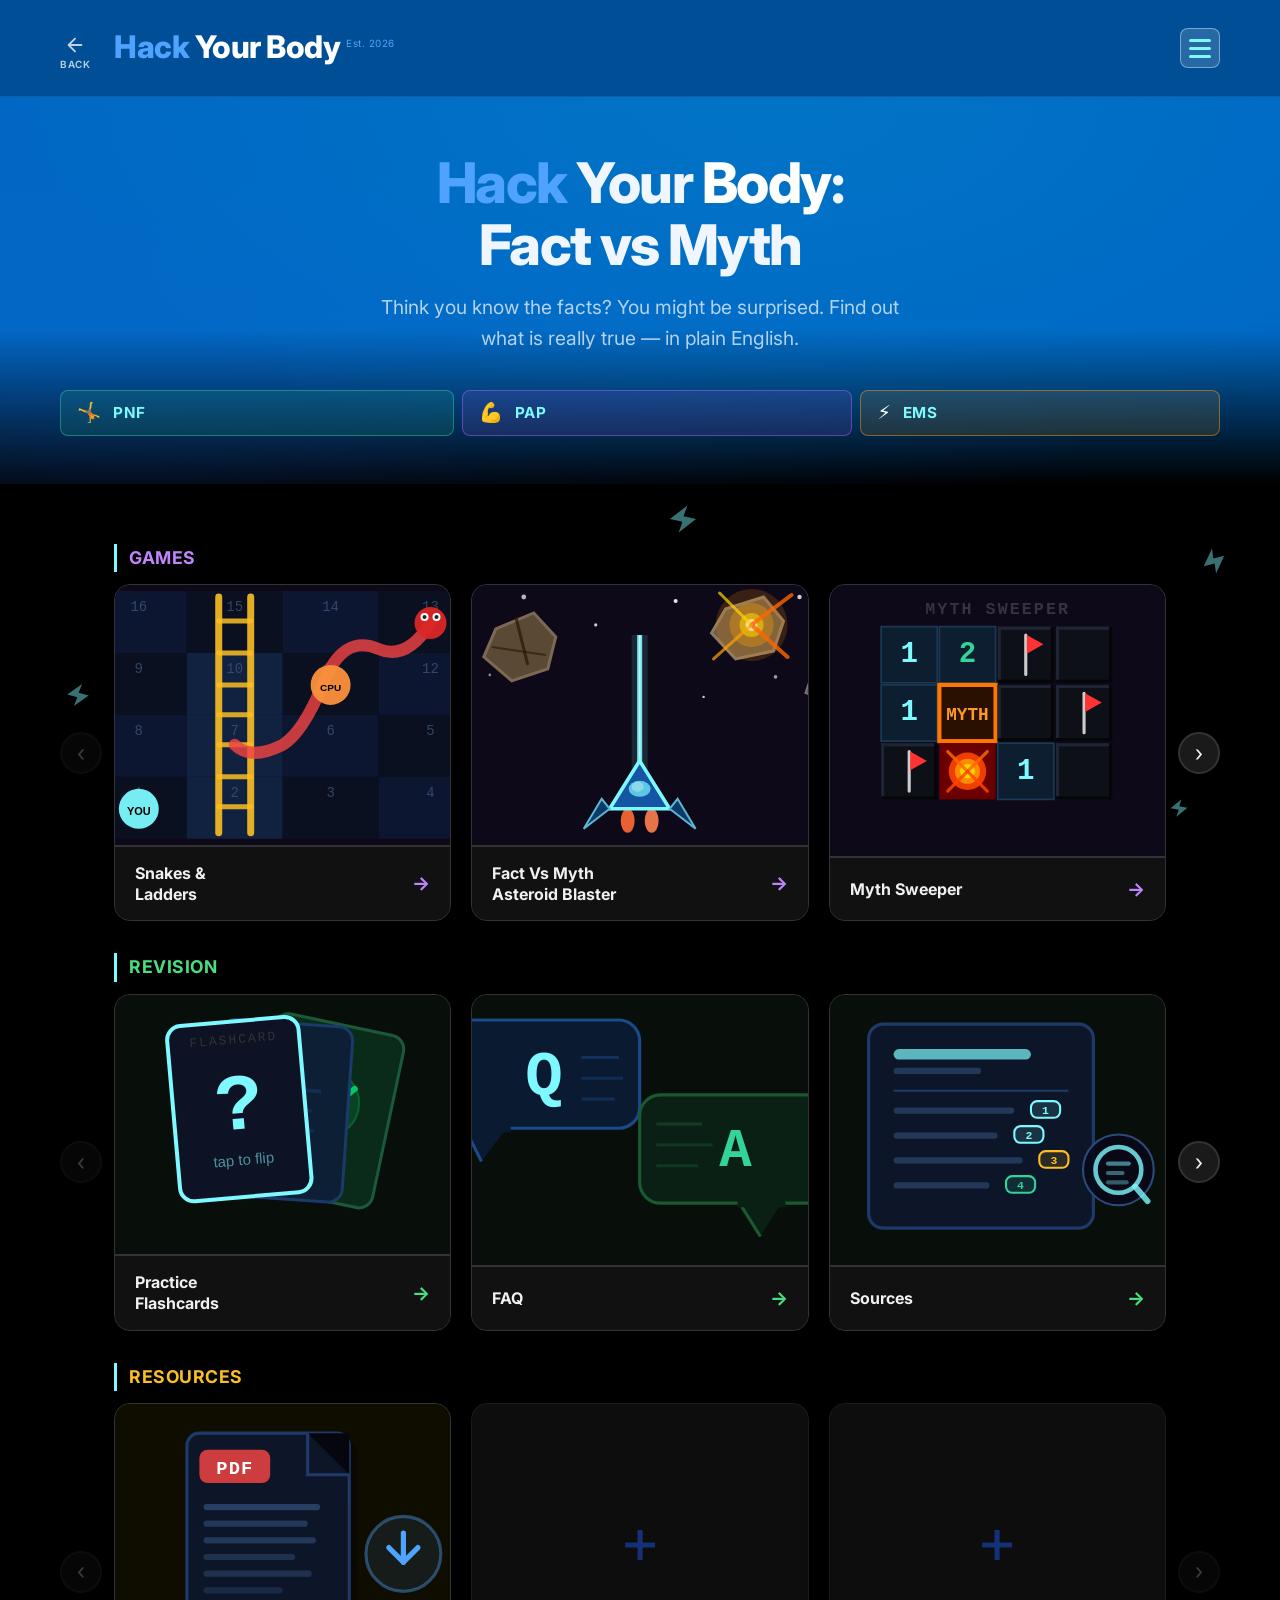
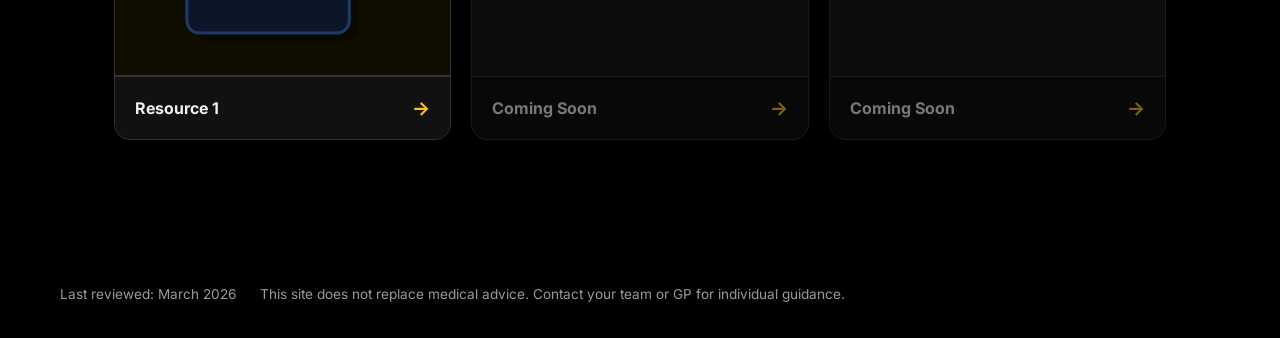
==== index.html @ 7ed10d38 "Redesign Whack-a-Myth with mole characters; add per-carousel theme colours - whack.html: moles pop o" ====
<!DOCTYPE html>
<html lang="en">
<head>
  <meta charset="UTF-8" />
  <meta name="viewport" content="width=device-width, initial-scale=1.0" />
  <title>Hack Your Body: Fact vs Myth</title>
  <meta name="description" content="Evidence-based myths, busted. Know the facts — join your programme with confidence." />
  <link rel="stylesheet" href="css/style.css" />
</head>
<body>

  <!-- Background bolts -->
  <div class="bolt-layer" aria-hidden="true">
    <svg class="bolt bolt-1" viewBox="0 0 24 24"><path d="M13 2L3 14h9l-1 8 10-12h-9l1-8z"/></svg>
    <svg class="bolt bolt-2" viewBox="0 0 24 24"><path d="M13 2L3 14h9l-1 8 10-12h-9l1-8z"/></svg>
    <svg class="bolt bolt-3" viewBox="0 0 24 24"><path d="M13 2L3 14h9l-1 8 10-12h-9l1-8z"/></svg>
    <svg class="bolt bolt-4" viewBox="0 0 24 24"><path d="M13 2L3 14h9l-1 8 10-12h-9l1-8z"/></svg>
    <svg class="bolt bolt-5" viewBox="0 0 24 24"><path d="M13 2L3 14h9l-1 8 10-12h-9l1-8z"/></svg>
    <svg class="bolt bolt-6" viewBox="0 0 24 24"><path d="M13 2L3 14h9l-1 8 10-12h-9l1-8z"/></svg>
    <svg class="bolt bolt-7" viewBox="0 0 24 24"><path d="M13 2L3 14h9l-1 8 10-12h-9l1-8z"/></svg>
    <svg class="bolt bolt-8" viewBox="0 0 24 24"><path d="M13 2L3 14h9l-1 8 10-12h-9l1-8z"/></svg>
    <svg class="bolt bolt-9" viewBox="0 0 24 24"><path d="M13 2L3 14h9l-1 8 10-12h-9l1-8z"/></svg>
  </div>

  <!-- Desktop header -->
  <header class="site-header">
    <div class="container">
      <button class="back-btn" onclick="history.back()" aria-label="Go back">
        <svg viewBox="0 0 24 24" fill="none" stroke="currentColor" stroke-width="2" stroke-linecap="round" stroke-linejoin="round" aria-hidden="true"><path d="M19 12H5M12 5l-7 7 7 7" stroke-linecap="round" stroke-linejoin="round"/></svg>
        Back
      </button>
      <a href="index.html" class="logo"><span>Hack</span> Your Body<span class="logo-est">Est. 2026</span></a>
    </div>
  </header>

  <!-- Hero -->
  <section class="hero">
    <canvas id="hero-binary" style="position:absolute;inset:0;width:100%;height:100%;z-index:0;pointer-events:none;" aria-hidden="true"></canvas>
    <div class="container" style="position:relative;z-index:1;">
      <h1><span class="hero-hack">Hack</span> Your <em>Body</em>:<br>Fact vs Myth</h1>
      <p class="hero-sub">
        Think you know the facts? You might be surprised.
        Find out what is really true — in plain English.
      </p>

      <div class="abbr-list">
        <div class="abbr-item">
          <div class="abbr-trigger">
            <span class="abbr-icon">🤸</span>
            <span class="abbr-tag">PNF</span>
          </div>
          <div class="abbr-body">
            <strong>Proprioceptive Neuromuscular Facilitation</strong> — Stretching technique using contract–relax muscle actions to increase flexibility and range of motion.
            <a href="pnf.html" class="abbr-more">Learn more &rarr;</a>
          </div>
        </div>
        <div class="abbr-item">
          <div class="abbr-trigger">
            <span class="abbr-icon">💪</span>
            <span class="abbr-tag">PAP</span>
          </div>
          <div class="abbr-body">
            <strong>Post-Activation Potentiation</strong> — Temporary performance boost after a heavy or explosive contraction due to increased neuromuscular activation.
            <a href="pap.html" class="abbr-more">Learn more &rarr;</a>
          </div>
        </div>
        <div class="abbr-item">
          <div class="abbr-trigger">
            <span class="abbr-icon">⚡</span>
            <span class="abbr-tag">EMS</span>
          </div>
          <div class="abbr-body">
            <strong>Electrical Muscle Stimulation</strong> — Electrical impulses applied to muscles to cause contractions for training, recovery, or rehabilitation.
            <a href="ems.html" class="abbr-more">Learn more &rarr;</a>
          </div>
        </div>
      </div>
      <p class="abbr-hint-mobile">Tap a card to expand</p>
    </div>
  </section>

  <!-- Navigation hub -->
  <main>
    <section class="nav-hub">
      <div class="container">
        <!-- Row 1 -->
        <h2 class="carousel-heading" style="color:#c084fc">Games</h2>
        <div class="carousel-row" data-carousel data-theme="games">
          <button class="carousel-btn carousel-prev" aria-label="Previous">&#8249;</button>
          <div class="carousel-overflow">
            <div class="carousel-track">

              <a href="snakes.html" class="nav-hub-card">
                <div class="nav-hub-img-placeholder">
                  <svg viewBox="0 0 200 130" xmlns="http://www.w3.org/2000/svg" width="100%" height="100%" preserveAspectRatio="xMidYMid slice" aria-hidden="true">
                    <rect width="200" height="130" fill="none"/>
                    <!-- 4×4 board grid (cells 48×31) -->
                    <rect x="4"   y="3"  width="48" height="31" fill="#0c1630"/>
                    <rect x="52"  y="3"  width="48" height="31" fill="#0a1020"/>
                    <rect x="100" y="3"  width="48" height="31" fill="#0c1630"/>
                    <rect x="148" y="3"  width="52" height="31" fill="#0a1020"/>
                    <rect x="4"   y="34" width="48" height="31" fill="#0a1020"/>
                    <rect x="52"  y="34" width="48" height="31" fill="#112240"/>
                    <rect x="100" y="34" width="48" height="31" fill="#0a1020"/>
                    <rect x="148" y="34" width="52" height="31" fill="#0c1630"/>
                    <rect x="4"   y="65" width="48" height="31" fill="#0c1630"/>
                    <rect x="52"  y="65" width="48" height="31" fill="#112240"/>
                    <rect x="100" y="65" width="48" height="31" fill="#0c1630"/>
                    <rect x="148" y="65" width="52" height="31" fill="#0a1020"/>
                    <rect x="4"   y="96" width="48" height="31" fill="#0a1020"/>
                    <rect x="52"  y="96" width="48" height="31" fill="#112240"/>
                    <rect x="100" y="96" width="48" height="31" fill="#0a1020"/>
                    <rect x="148" y="96" width="52" height="31" fill="#0c1630"/>
                    <!-- Cell numbers -->
                    <text x="28"  y="13"  text-anchor="middle" font-size="7" fill="rgba(90,120,170,0.5)" font-family="monospace">16</text>
                    <text x="76"  y="13"  text-anchor="middle" font-size="7" fill="rgba(90,120,170,0.5)" font-family="monospace">15</text>
                    <text x="124" y="13"  text-anchor="middle" font-size="7" fill="rgba(90,120,170,0.5)" font-family="monospace">14</text>
                    <text x="174" y="13"  text-anchor="middle" font-size="7" fill="rgba(90,120,170,0.5)" font-family="monospace">13</text>
                    <text x="28"  y="44"  text-anchor="middle" font-size="7" fill="rgba(90,120,170,0.5)" font-family="monospace">9</text>
                    <text x="76"  y="44"  text-anchor="middle" font-size="7" fill="rgba(90,120,170,0.45)" font-family="monospace">10</text>
                    <text x="124" y="44"  text-anchor="middle" font-size="7" fill="rgba(90,120,170,0.5)" font-family="monospace">11</text>
                    <text x="174" y="44"  text-anchor="middle" font-size="7" fill="rgba(90,120,170,0.5)" font-family="monospace">12</text>
                    <text x="28"  y="75"  text-anchor="middle" font-size="7" fill="rgba(90,120,170,0.5)" font-family="monospace">8</text>
                    <text x="76"  y="75"  text-anchor="middle" font-size="7" fill="rgba(90,120,170,0.45)" font-family="monospace">7</text>
                    <text x="124" y="75"  text-anchor="middle" font-size="7" fill="rgba(90,120,170,0.5)" font-family="monospace">6</text>
                    <text x="174" y="75"  text-anchor="middle" font-size="7" fill="rgba(90,120,170,0.5)" font-family="monospace">5</text>
                    <text x="28"  y="106" text-anchor="middle" font-size="7" fill="rgba(90,120,170,0.5)" font-family="monospace">1</text>
                    <text x="76"  y="106" text-anchor="middle" font-size="7" fill="rgba(90,120,170,0.45)" font-family="monospace">2</text>
                    <text x="124" y="106" text-anchor="middle" font-size="7" fill="rgba(90,120,170,0.5)" font-family="monospace">3</text>
                    <text x="174" y="106" text-anchor="middle" font-size="7" fill="rgba(90,120,170,0.5)" font-family="monospace">4</text>
                    <!-- Ladder in col 1 (x=52-100): vertical rails + rungs -->
                    <line x1="68" y1="6"   x2="68" y2="124" stroke="#fbbf24" stroke-width="3.5" stroke-linecap="round" opacity="0.9"/>
                    <line x1="84" y1="6"   x2="84" y2="124" stroke="#fbbf24" stroke-width="3.5" stroke-linecap="round" opacity="0.9"/>
                    <line x1="68" y1="18"  x2="84" y2="18"  stroke="#fbbf24" stroke-width="2.5" stroke-linecap="round" opacity="0.85"/>
                    <line x1="68" y1="34"  x2="84" y2="34"  stroke="#fbbf24" stroke-width="2.5" stroke-linecap="round" opacity="0.85"/>
                    <line x1="68" y1="50"  x2="84" y2="50"  stroke="#fbbf24" stroke-width="2.5" stroke-linecap="round" opacity="0.85"/>
                    <line x1="68" y1="65"  x2="84" y2="65"  stroke="#fbbf24" stroke-width="2.5" stroke-linecap="round" opacity="0.85"/>
                    <line x1="68" y1="80"  x2="84" y2="80"  stroke="#fbbf24" stroke-width="2.5" stroke-linecap="round" opacity="0.85"/>
                    <line x1="68" y1="96"  x2="84" y2="96"  stroke="#fbbf24" stroke-width="2.5" stroke-linecap="round" opacity="0.85"/>
                    <line x1="68" y1="111" x2="84" y2="111" stroke="#fbbf24" stroke-width="2.5" stroke-linecap="round" opacity="0.85"/>
                    <!-- Snake diagonal top-right to bottom-left -->
                    <path d="M174,19 Q162,38 148,32 Q130,24 120,50 Q110,74 100,80 Q84,88 76,80" fill="none" stroke="#ef4444" stroke-width="6" stroke-linecap="round" stroke-linejoin="round" opacity="0.82"/>
                    <!-- Snake head -->
                    <circle cx="174" cy="19" r="8" fill="#dc2626" opacity="0.95"/>
                    <circle cx="171" cy="16" r="2" fill="#fff"/>
                    <circle cx="177" cy="16" r="2" fill="#fff"/>
                    <circle cx="171" cy="16" r="1" fill="#222"/>
                    <circle cx="177" cy="16" r="1" fill="#222"/>
                    <!-- YOU piece -->
                    <circle cx="28" cy="112" r="10" fill="#7DF9FF" opacity="0.95"/>
                    <text x="28" y="115" text-anchor="middle" font-size="5.5" fill="#000" font-weight="700" font-family="sans-serif">YOU</text>
                    <!-- CPU piece -->
                    <circle cx="124" cy="50" r="10" fill="#fb923c" opacity="0.95"/>
                    <text x="124" y="53" text-anchor="middle" font-size="5" fill="#000" font-weight="700" font-family="sans-serif">CPU</text>
                  </svg>
                </div>
                <div class="nav-hub-label">
                  <span class="nav-hub-title">Snakes &amp;<br>Ladders</span>
                  <span class="nav-hub-arrow">→</span>
                </div>
              </a>

              <a href="game.html" class="nav-hub-card">
                <div class="nav-hub-img-placeholder">
                  <svg viewBox="0 0 200 130" xmlns="http://www.w3.org/2000/svg" width="100%" height="100%" preserveAspectRatio="xMidYMid slice" aria-hidden="true">
                    <rect width="200" height="130" fill="none"/>
                    <circle cx="12" cy="10" r="0.9" fill="#fff" opacity="0.9"/><circle cx="42" cy="6" r="1.2" fill="#fff" opacity="0.7"/>
                    <circle cx="78" cy="20" r="0.8" fill="#fff" opacity="0.8"/><circle cx="118" cy="8" r="1" fill="#fff" opacity="0.9"/>
                    <circle cx="152" cy="14" r="0.7" fill="#fff" opacity="0.6"/><circle cx="180" cy="6" r="1.1" fill="#fff" opacity="0.8"/>
                    <circle cx="25" cy="45" r="0.7" fill="#fff" opacity="0.5"/><circle cx="168" cy="46" r="0.9" fill="#fff" opacity="0.6"/>
                    <circle cx="132" cy="56" r="0.6" fill="#fff" opacity="0.8"/><circle cx="55" cy="30" r="0.7" fill="#fff" opacity="0.6"/>
                    <circle cx="192" cy="55" r="0.8" fill="#fff" opacity="0.6"/><circle cx="10" cy="72" r="0.6" fill="#fff" opacity="0.5"/>
                    <polygon points="28,22 47,14 58,26 54,42 36,48 22,36" fill="#5a4a35" stroke="#7a6a55" stroke-width="1.5"/>
                    <line x1="38" y1="16" x2="44" y2="40" stroke="#2a1500" stroke-width="1.5" opacity="0.7"/>
                    <line x1="26" y1="31" x2="53" y2="35" stroke="#2a1500" stroke-width="1" opacity="0.6"/>
                    <polygon points="143,12 162,6 172,18 167,33 148,37 136,24" fill="#6a5a45" stroke="#8a7a65" stroke-width="1.5"/>
                    <circle cx="156" cy="20" r="18" fill="#FF8C00" opacity="0.18"/><circle cx="156" cy="20" r="11" fill="#FFA500" opacity="0.32"/>
                    <circle cx="156" cy="20" r="6" fill="#FFD700" opacity="0.55"/><circle cx="156" cy="20" r="3" fill="#fff" opacity="0.6"/>
                    <line x1="156" y1="20" x2="176" y2="5" stroke="#FF6600" stroke-width="2" opacity="0.8" stroke-linecap="round"/>
                    <line x1="156" y1="20" x2="140" y2="4" stroke="#FFD700" stroke-width="1.5" opacity="0.7" stroke-linecap="round"/>
                    <line x1="156" y1="20" x2="174" y2="36" stroke="#FF6600" stroke-width="2" opacity="0.8" stroke-linecap="round"/>
                    <line x1="156" y1="20" x2="137" y2="37" stroke="#FFA500" stroke-width="1.5" opacity="0.7" stroke-linecap="round"/>
                    <polygon points="185,48 192,43 196,51 190,57 183,54" fill="#5a5055" stroke="#7a7075" stroke-width="1"/>
                    <line x1="100" y1="108" x2="100" y2="25" stroke="#7DF9FF" stroke-width="8" opacity="0.12"/>
                    <line x1="100" y1="108" x2="100" y2="25" stroke="#7DF9FF" stroke-width="2.5" opacity="0.9"/>
                    <line x1="100" y1="108" x2="100" y2="25" stroke="#fff" stroke-width="0.8" opacity="0.5"/>
                    <ellipse cx="94" cy="118" rx="3.5" ry="6" fill="#FF6B35" opacity="0.9"/>
                    <ellipse cx="106" cy="118" rx="3.5" ry="6" fill="#FF8050" opacity="0.9"/>
                    <polygon points="100,88 85,112 115,112" fill="#1455a4" stroke="#7DF9FF" stroke-width="1.8"/>
                    <polygon points="85,112 72,122 81,107" fill="#0d3a6a" stroke="#5ab8d4" stroke-width="1"/>
                    <polygon points="115,112 128,122 119,107" fill="#0d3a6a" stroke="#5ab8d4" stroke-width="1"/>
                    <ellipse cx="100" cy="102" rx="5.5" ry="4" fill="#7DF9FF" opacity="0.7"/>
                    <ellipse cx="99" cy="101" rx="3" ry="2.5" fill="#fff" opacity="0.3"/>
                  </svg>
                </div>
                <div class="nav-hub-label">
                  <span class="nav-hub-title">Fact Vs Myth<br>Asteroid Blaster</span>
                  <span class="nav-hub-arrow">→</span>
                </div>
              </a>

              <a href="minesweeper.html" class="nav-hub-card">
                <div class="nav-hub-img-placeholder">
                  <svg viewBox="0 0 200 130" xmlns="http://www.w3.org/2000/svg" width="100%" height="100%" preserveAspectRatio="xMidYMid slice" aria-hidden="true">
                    <rect width="200" height="130" fill="none"/>
                    <text x="100" y="14" text-anchor="middle" font-size="8" font-weight="700" fill="#334" font-family="monospace" letter-spacing="1">MYTH SWEEPER</text>
                    <!-- Row 0: R1, R2, Flag, Unrevealed -->
                    <rect x="44" y="20" width="27" height="27" fill="#0d1e30" stroke="#1a3a55" stroke-width="0.8"/>
                    <text x="57.5" y="37" text-anchor="middle" font-size="14" font-weight="700" fill="#7DF9FF" font-family="monospace">1</text>
                    <rect x="72" y="20" width="27" height="27" fill="#0d1e30" stroke="#1a3a55" stroke-width="0.8"/>
                    <text x="85.5" y="37" text-anchor="middle" font-size="14" font-weight="700" fill="#34d399" font-family="monospace">2</text>
                    <rect x="100" y="20" width="27" height="27" fill="#0e1018"/>
                    <rect x="100" y="20" width="27" height="1.5" fill="#1e2535"/><rect x="100" y="20" width="1.5" height="27" fill="#1e2535"/>
                    <rect x="100" y="45.5" width="27" height="1.5" fill="#050608"/><rect x="125.5" y="20" width="1.5" height="27" fill="#050608"/>
                    <line x1="113.5" y1="24" x2="113.5" y2="43" stroke="#ccc" stroke-width="1.5" stroke-linecap="round"/>
                    <polygon points="114,24 114,33 122,28.5" fill="#FF3333"/>
                    <rect x="128" y="20" width="27" height="27" fill="#0e1018"/>
                    <rect x="128" y="20" width="27" height="1.5" fill="#1e2535"/><rect x="128" y="20" width="1.5" height="27" fill="#1e2535"/>
                    <rect x="128" y="45.5" width="27" height="1.5" fill="#050608"/><rect x="153.5" y="20" width="1.5" height="27" fill="#050608"/>
                    <!-- Row 1: R1, MYTH, Unrevealed, Flag -->
                    <rect x="44" y="48" width="27" height="27" fill="#0d1e30" stroke="#1a3a55" stroke-width="0.8"/>
                    <text x="57.5" y="65" text-anchor="middle" font-size="14" font-weight="700" fill="#7DF9FF" font-family="monospace">1</text>
                    <rect x="72" y="48" width="27" height="27" fill="#2a1000" stroke="#FF7700" stroke-width="2"/>
                    <text x="85.5" y="65" text-anchor="middle" font-size="8.5" font-weight="700" fill="#FF9922" font-family="monospace">MYTH</text>
                    <rect x="100" y="48" width="27" height="27" fill="#0e1018"/>
                    <rect x="100" y="48" width="27" height="1.5" fill="#1e2535"/><rect x="100" y="48" width="1.5" height="27" fill="#1e2535"/>
                    <rect x="100" y="73.5" width="27" height="1.5" fill="#050608"/><rect x="125.5" y="48" width="1.5" height="27" fill="#050608"/>
                    <rect x="128" y="48" width="27" height="27" fill="#0e1018"/>
                    <rect x="128" y="48" width="27" height="1.5" fill="#1e2535"/><rect x="128" y="48" width="1.5" height="27" fill="#1e2535"/>
                    <rect x="128" y="73.5" width="27" height="1.5" fill="#050608"/><rect x="153.5" y="48" width="1.5" height="27" fill="#050608"/>
                    <line x1="141.5" y1="52" x2="141.5" y2="71" stroke="#ccc" stroke-width="1.5" stroke-linecap="round"/>
                    <polygon points="142,52 142,61 150,56.5" fill="#FF3333"/>
                    <!-- Row 2: Flag, Exploded, R1, Unrevealed -->
                    <rect x="44" y="76" width="27" height="27" fill="#0e1018"/>
                    <rect x="44" y="76" width="27" height="1.5" fill="#1e2535"/><rect x="44" y="76" width="1.5" height="27" fill="#1e2535"/>
                    <rect x="44" y="101.5" width="27" height="1.5" fill="#050608"/><rect x="69.5" y="76" width="1.5" height="27" fill="#050608"/>
                    <line x1="57.5" y1="80" x2="57.5" y2="99" stroke="#ccc" stroke-width="1.5" stroke-linecap="round"/>
                    <polygon points="58,80 58,89 66,84.5" fill="#FF3333"/>
                    <rect x="72" y="76" width="27" height="27" fill="#6b0000"/>
                    <circle cx="85.5" cy="89.5" r="9" fill="#FF4500" opacity="0.9"/>
                    <circle cx="85.5" cy="89.5" r="6" fill="#FF8C00"/>
                    <circle cx="85.5" cy="89.5" r="3.5" fill="#FFD700"/>
                    <line x1="85.5" y1="89.5" x2="76" y2="80" stroke="#FF6600" stroke-width="1.5" opacity="0.85" stroke-linecap="round"/>
                    <line x1="85.5" y1="89.5" x2="95" y2="80" stroke="#FF6600" stroke-width="1.5" opacity="0.85" stroke-linecap="round"/>
                    <line x1="85.5" y1="89.5" x2="76" y2="99" stroke="#FF4500" stroke-width="1.5" opacity="0.85" stroke-linecap="round"/>
                    <line x1="85.5" y1="89.5" x2="95" y2="99" stroke="#FF4500" stroke-width="1.5" opacity="0.85" stroke-linecap="round"/>
                    <rect x="100" y="76" width="27" height="27" fill="#0d1e30" stroke="#1a3a55" stroke-width="0.8"/>
                    <text x="113.5" y="93" text-anchor="middle" font-size="14" font-weight="700" fill="#7DF9FF" font-family="monospace">1</text>
                    <rect x="128" y="76" width="27" height="27" fill="#0e1018"/>
                    <rect x="128" y="76" width="27" height="1.5" fill="#1e2535"/><rect x="128" y="76" width="1.5" height="27" fill="#1e2535"/>
                    <rect x="128" y="101.5" width="27" height="1.5" fill="#050608"/><rect x="153.5" y="76" width="1.5" height="27" fill="#050608"/>
                  </svg>
                </div>
                <div class="nav-hub-label">
                  <span class="nav-hub-title">Myth Sweeper</span>
                  <span class="nav-hub-arrow">→</span>
                </div>
              </a>

              <a href="whack.html" class="nav-hub-card">
                <div class="nav-hub-img-placeholder">
                  <svg viewBox="0 0 200 130" xmlns="http://www.w3.org/2000/svg" width="100%" height="100%" preserveAspectRatio="xMidYMid slice" aria-hidden="true">
                    <rect width="200" height="130" fill="none"/>
                    <!-- Ground strip -->
                    <rect x="0" y="88" width="200" height="42" fill="#1a0d06" opacity="0.7" rx="0"/>
                    <!-- ── Left mole (MYTH — angry) ── -->
                    <!-- hole shadow -->
                    <ellipse cx="46" cy="106" rx="30" ry="13" fill="#110700"/>
                    <!-- body -->
                    <ellipse cx="46" cy="94" rx="20" ry="20" fill="#9a6835"/>
                    <!-- hole rim over body bottom -->
                    <ellipse cx="46" cy="106" rx="30" ry="13" fill="#2e1206"/>
                    <!-- head -->
                    <circle cx="46" cy="74" r="20" fill="#b8845a"/>
                    <circle cx="46" cy="76" r="16" fill="#c8955a"/>
                    <!-- angry eyebrows -->
                    <line x1="35" y1="66" x2="44" y2="70" stroke="#4a2808" stroke-width="2.5" stroke-linecap="round"/>
                    <line x1="57" y1="66" x2="48" y2="70" stroke="#4a2808" stroke-width="2.5" stroke-linecap="round"/>
                    <!-- eyes -->
                    <circle cx="38" cy="72" r="5.5" fill="#1a1010"/>
                    <circle cx="54" cy="72" r="5.5" fill="#1a1010"/>
                    <circle cx="39" cy="70.5" r="1.8" fill="#fff"/>
                    <circle cx="55" cy="70.5" r="1.8" fill="#fff"/>
                    <!-- snout + nose -->
                    <ellipse cx="46" cy="80" rx="9" ry="7" fill="#c8a070"/>
                    <ellipse cx="46" cy="79" rx="5" ry="3.5" fill="#b06060"/>
                    <!-- MYTH badge -->
                    <rect x="27" y="46" width="38" height="14" rx="4" fill="#ef4444"/>
                    <text x="46" y="56.5" text-anchor="middle" font-size="7" fill="#fff" font-weight="800" font-family="sans-serif" letter-spacing="0.5">MYTH</text>

                    <!-- ── Right mole (FACT — friendly) ── -->
                    <!-- hole shadow -->
                    <ellipse cx="154" cy="106" rx="30" ry="13" fill="#110700"/>
                    <!-- body -->
                    <ellipse cx="154" cy="94" rx="20" ry="20" fill="#9a6835"/>
                    <!-- hole rim -->
                    <ellipse cx="154" cy="106" rx="30" ry="13" fill="#2e1206"/>
                    <!-- head -->
                    <circle cx="154" cy="74" r="20" fill="#b8845a"/>
                    <circle cx="154" cy="76" r="16" fill="#c8955a"/>
                    <!-- friendly eyebrows -->
                    <path d="M143 68 Q148 65 153 68" fill="none" stroke="#6a4020" stroke-width="1.8" stroke-linecap="round"/>
                    <path d="M155 68 Q160 65 165 68" fill="none" stroke="#6a4020" stroke-width="1.8" stroke-linecap="round"/>
                    <!-- eyes -->
                    <circle cx="146" cy="72" r="5.5" fill="#1a1010"/>
                    <circle cx="162" cy="72" r="5.5" fill="#1a1010"/>
                    <circle cx="147" cy="70.5" r="1.8" fill="#fff"/>
                    <circle cx="163" cy="70.5" r="1.8" fill="#fff"/>
                    <!-- snout + nose -->
                    <ellipse cx="154" cy="80" rx="9" ry="7" fill="#c8a070"/>
                    <ellipse cx="154" cy="79" rx="5" ry="3.5" fill="#b06060"/>
                    <!-- smile -->
                    <path d="M147 84 Q154 90 161 84" fill="none" stroke="#7a4020" stroke-width="2" stroke-linecap="round"/>
                    <!-- FACT badge -->
                    <rect x="135" y="46" width="38" height="14" rx="4" fill="#4FA3FF"/>
                    <text x="154" y="56.5" text-anchor="middle" font-size="7" fill="#fff" font-weight="800" font-family="sans-serif" letter-spacing="0.5">FACT</text>

                    <!-- ── Centre hole (empty/hidden mole) ── -->
                    <ellipse cx="100" cy="106" rx="30" ry="13" fill="#110700"/>
                    <ellipse cx="100" cy="106" rx="30" ry="13" fill="#2e1206" opacity="0.8"/>

                    <!-- Mallet -->
                    <g transform="rotate(-30, 100, 30)">
                      <rect x="94" y="14" width="7" height="26" rx="3" fill="#5a3015"/>
                      <rect x="88" y="10" width="19" height="13" rx="4" fill="#3d1e08"/>
                    </g>

                    <!-- Score badge -->
                    <rect x="4" y="4" width="38" height="16" rx="5" fill="rgba(192,132,252,0.18)" stroke="rgba(192,132,252,0.35)" stroke-width="1"/>
                    <text x="23" y="15.5" text-anchor="middle" font-size="8.5" font-weight="800" fill="#c084fc" font-family="sans-serif">+10</text>
                  </svg>
                </div>
                <div class="nav-hub-label">
                  <span class="nav-hub-title">Whack-a-Myth</span>
                  <span class="nav-hub-arrow">→</span>
                </div>
              </a>

              <a href="#" class="nav-hub-card nav-hub-card--tbd">
                <div class="nav-hub-icon">&#43;</div>
                <div class="nav-hub-label">
                  <span class="nav-hub-title">Coming Soon</span>
                  <span class="nav-hub-arrow">→</span>
                </div>
              </a>

              <a href="#" class="nav-hub-card nav-hub-card--tbd">
                <div class="nav-hub-icon">&#43;</div>
                <div class="nav-hub-label">
                  <span class="nav-hub-title">Coming Soon</span>
                  <span class="nav-hub-arrow">→</span>
                </div>
              </a>

            </div>
          </div>
          <button class="carousel-btn carousel-next" aria-label="Next">&#8250;</button>
        </div>

        <!-- Row 2 -->
        <h2 class="carousel-heading" style="color:#4ade80">Revision</h2>
        <div class="carousel-row" data-carousel data-theme="revision">
          <button class="carousel-btn carousel-prev" aria-label="Previous">&#8249;</button>
          <div class="carousel-overflow">
            <div class="carousel-track">

              <a href="practice.html" class="nav-hub-card">
                <div class="nav-hub-img-placeholder">
                  <svg viewBox="0 0 200 130" xmlns="http://www.w3.org/2000/svg" width="100%" height="100%" preserveAspectRatio="xMidYMid slice" aria-hidden="true">
                    <rect width="200" height="130" fill="none"/>
                    <!-- Back card -->
                    <g transform="rotate(12, 120, 65) translate(86, 14)">
                      <rect width="66" height="88" rx="7" fill="#0a2a1a" stroke="#1a5a3a" stroke-width="1.5"/>
                      <circle cx="33" cy="40" r="17" fill="rgba(0,200,100,0.15)" stroke="rgba(0,200,100,0.3)" stroke-width="1"/>
                      <polyline points="23,40 31,49 46,30" fill="none" stroke="#00c864" stroke-width="3" stroke-linecap="round" stroke-linejoin="round"/>
                      <text x="33" y="68" text-anchor="middle" font-size="7.5" fill="#1a5a3a" font-family="sans-serif">ANSWER</text>
                    </g>
                    <!-- Middle card -->
                    <g transform="rotate(4, 100, 65) translate(66, 14)">
                      <rect width="66" height="88" rx="7" fill="#0d1f35" stroke="#1a3a6a" stroke-width="1.5"/>
                      <line x1="14" y1="33" x2="52" y2="33" stroke="#1a3a6a" stroke-width="2" opacity="0.5"/>
                      <line x1="14" y1="43" x2="48" y2="43" stroke="#1a3a6a" stroke-width="2" opacity="0.4"/>
                      <line x1="14" y1="53" x2="50" y2="53" stroke="#1a3a6a" stroke-width="2" opacity="0.4"/>
                    </g>
                    <!-- Front card -->
                    <g transform="rotate(-5, 80, 65) translate(46, 13)">
                      <rect width="66" height="88" rx="7" fill="#0d1224" stroke="#7DF9FF" stroke-width="2"/>
                      <text x="33" y="11" text-anchor="middle" font-size="6.5" fill="#333" font-family="monospace" letter-spacing="1">FLASHCARD</text>
                      <text x="33" y="54" text-anchor="middle" font-size="40" fill="#7DF9FF" font-weight="700" font-family="monospace">?</text>
                      <text x="33" y="72" text-anchor="middle" font-size="7.5" fill="rgba(125,249,255,0.55)" font-family="sans-serif">tap to flip</text>
                    </g>
                  </svg>
                </div>
                <div class="nav-hub-label">
                  <span class="nav-hub-title">Practice<br>Flashcards</span>
                  <span class="nav-hub-arrow">→</span>
                </div>
              </a>

              <a href="faq.html" class="nav-hub-card">
                <div class="nav-hub-img-placeholder">
                  <svg viewBox="0 0 200 130" xmlns="http://www.w3.org/2000/svg" width="100%" height="100%" preserveAspectRatio="xMidYMid slice" aria-hidden="true">
                    <rect width="200" height="130" fill="none"/>
                    <!-- Q bubble (top-left) -->
                    <rect x="8" y="12" width="92" height="52" rx="10" fill="#0a1a30" stroke="#1a4a8a" stroke-width="1.5"/>
                    <polygon points="16,64 36,64 24,80" fill="#0a1a30"/>
                    <line x1="16" y1="64" x2="24" y2="80" stroke="#1a4a8a" stroke-width="1.5"/>
                    <rect x="16" y="62" width="22" height="4" fill="#0a1a30"/>
                    <text x="54" y="48" text-anchor="middle" font-size="30" fill="#7DF9FF" font-weight="700" font-family="monospace">Q</text>
                    <line x1="72" y1="30" x2="90" y2="30" stroke="#1a4a8a" stroke-width="1.5" opacity="0.5"/>
                    <line x1="72" y1="40" x2="92" y2="40" stroke="#1a4a8a" stroke-width="1.5" opacity="0.4"/>
                    <line x1="72" y1="50" x2="88" y2="50" stroke="#1a4a8a" stroke-width="1.5" opacity="0.4"/>
                    <!-- A bubble (bottom-right) -->
                    <rect x="100" y="48" width="92" height="52" rx="10" fill="#0a2015" stroke="#1a5a30" stroke-width="1.5"/>
                    <polygon points="148,100 168,100 158,116" fill="#0a2015"/>
                    <line x1="148" y1="100" x2="158" y2="116" stroke="#1a5a30" stroke-width="1.5"/>
                    <rect x="147" y="98" width="23" height="4" fill="#0a2015"/>
                    <text x="146" y="82" text-anchor="middle" font-size="26" fill="#34d399" font-weight="700" font-family="monospace">A</text>
                    <line x1="108" y1="62" x2="130" y2="62" stroke="#1a5a30" stroke-width="1.5" opacity="0.5"/>
                    <line x1="108" y1="72" x2="135" y2="72" stroke="#1a5a30" stroke-width="1.5" opacity="0.4"/>
                    <line x1="108" y1="82" x2="128" y2="82" stroke="#1a5a30" stroke-width="1.5" opacity="0.4"/>
                  </svg>
                </div>
                <div class="nav-hub-label">
                  <span class="nav-hub-title">FAQ</span>
                  <span class="nav-hub-arrow">→</span>
                </div>
              </a>

              <a href="sources.html" class="nav-hub-card">
                <div class="nav-hub-img-placeholder">
                  <svg viewBox="0 0 200 130" xmlns="http://www.w3.org/2000/svg" width="100%" height="100%" preserveAspectRatio="xMidYMid slice" aria-hidden="true">
                    <rect width="200" height="130" fill="none"/>
                    <!-- Document body -->
                    <rect x="38" y="14" width="108" height="98" rx="7" fill="#0c1628" stroke="#1e3a6a" stroke-width="1.5"/>
                    <!-- Title bar -->
                    <rect x="50" y="26" width="66" height="5" rx="2.5" fill="#7DF9FF" opacity="0.7"/>
                    <rect x="50" y="35" width="42" height="3" rx="1.5" fill="#3a5a8a" opacity="0.5"/>
                    <!-- Divider -->
                    <line x1="50" y1="46" x2="134" y2="46" stroke="#1e3a6a" stroke-width="1"/>
                    <!-- Row 1 -->
                    <rect x="50" y="54" width="58" height="3" rx="1.5" fill="#3a5a8a" opacity="0.5"/>
                    <rect x="116" y="51" width="14" height="8" rx="3" fill="rgba(125,249,255,0.12)" stroke="#7DF9FF" stroke-width="1"/>
                    <text x="123" y="57" text-anchor="middle" font-size="5.5" fill="#7DF9FF" font-family="monospace" font-weight="700">1</text>
                    <!-- Row 2 -->
                    <rect x="50" y="66" width="50" height="3" rx="1.5" fill="#3a5a8a" opacity="0.5"/>
                    <rect x="108" y="63" width="14" height="8" rx="3" fill="rgba(125,249,255,0.12)" stroke="#7DF9FF" stroke-width="1"/>
                    <text x="115" y="69" text-anchor="middle" font-size="5.5" fill="#7DF9FF" font-family="monospace" font-weight="700">2</text>
                    <!-- Row 3 -->
                    <rect x="50" y="78" width="62" height="3" rx="1.5" fill="#3a5a8a" opacity="0.5"/>
                    <rect x="120" y="75" width="14" height="8" rx="3" fill="rgba(251,191,36,0.12)" stroke="#fbbf24" stroke-width="1"/>
                    <text x="127" y="81" text-anchor="middle" font-size="5.5" fill="#fbbf24" font-family="monospace" font-weight="700">3</text>
                    <!-- Row 4 -->
                    <rect x="50" y="90" width="46" height="3" rx="1.5" fill="#3a5a8a" opacity="0.5"/>
                    <rect x="104" y="87" width="14" height="8" rx="3" fill="rgba(52,211,153,0.12)" stroke="#34d399" stroke-width="1"/>
                    <text x="111" y="93" text-anchor="middle" font-size="5.5" fill="#34d399" font-family="monospace" font-weight="700">4</text>
                    <!-- Magnifying glass -->
                    <circle cx="158" cy="84" r="17" fill="rgba(8,8,24,0.9)" stroke="#2a4a7a" stroke-width="1"/>
                    <circle cx="158" cy="84" r="11" fill="none" stroke="#7DF9FF" stroke-width="2.2" opacity="0.8"/>
                    <line x1="166" y1="92" x2="172" y2="99" stroke="#7DF9FF" stroke-width="2.8" stroke-linecap="round" opacity="0.8"/>
                    <!-- Text lines inside glass -->
                    <rect x="152" y="80" width="12" height="2" rx="1" fill="#7DF9FF" opacity="0.5"/>
                    <rect x="152" y="84.5" width="9" height="2" rx="1" fill="#7DF9FF" opacity="0.4"/>
                    <rect x="152" y="89" width="11" height="2" rx="1" fill="#7DF9FF" opacity="0.35"/>
                  </svg>
                </div>
                <div class="nav-hub-label">
                  <span class="nav-hub-title">Sources</span>
                  <span class="nav-hub-arrow">→</span>
                </div>
              </a>

              <a href="#" class="nav-hub-card nav-hub-card--tbd">
                <div class="nav-hub-icon">&#43;</div>
                <div class="nav-hub-label">
                  <span class="nav-hub-title">Coming Soon</span>
                  <span class="nav-hub-arrow">→</span>
                </div>
              </a>

              <a href="#" class="nav-hub-card nav-hub-card--tbd">
                <div class="nav-hub-icon">&#43;</div>
                <div class="nav-hub-label">
                  <span class="nav-hub-title">Coming Soon</span>
                  <span class="nav-hub-arrow">→</span>
                </div>
              </a>

              <a href="#" class="nav-hub-card nav-hub-card--tbd">
                <div class="nav-hub-icon">&#43;</div>
                <div class="nav-hub-label">
                  <span class="nav-hub-title">Coming Soon</span>
                  <span class="nav-hub-arrow">→</span>
                </div>
              </a>

              <a href="#" class="nav-hub-card nav-hub-card--tbd">
                <div class="nav-hub-icon">&#43;</div>
                <div class="nav-hub-label">
                  <span class="nav-hub-title">Coming Soon</span>
                  <span class="nav-hub-arrow">→</span>
                </div>
              </a>

              <a href="#" class="nav-hub-card nav-hub-card--tbd">
                <div class="nav-hub-icon">&#43;</div>
                <div class="nav-hub-label">
                  <span class="nav-hub-title">Coming Soon</span>
                  <span class="nav-hub-arrow">→</span>
                </div>
              </a>

            </div>
          </div>
          <button class="carousel-btn carousel-next" aria-label="Next">&#8250;</button>
        </div>

        <!-- Row 3 -->
        <h2 class="carousel-heading" style="color:#fbbf24">Resources</h2>
        <div class="carousel-row" data-carousel data-theme="resources">
          <button class="carousel-btn carousel-prev" aria-label="Previous">&#8249;</button>
          <div class="carousel-overflow">
            <div class="carousel-track">

              <a href="resource1.pdf" target="_blank" rel="noopener" class="nav-hub-card">
                <div class="nav-hub-img-placeholder">
                  <svg viewBox="0 0 200 130" xmlns="http://www.w3.org/2000/svg" width="100%" height="100%" preserveAspectRatio="xMidYMid slice" aria-hidden="true">
                    <rect width="200" height="130" fill="none"/>
                    <!-- Page shadow -->
                    <rect x="58" y="18" width="78" height="96" rx="6" fill="rgba(0,0,0,0.35)"/>
                    <!-- Page body -->
                    <rect x="54" y="14" width="78" height="96" rx="6" fill="#0d1628" stroke="#1e3a6a" stroke-width="1.5"/>
                    <!-- Folded corner -->
                    <polygon points="112,14 132,14 132,34" fill="#06060f"/>
                    <polyline points="112,14 112,34 132,34" fill="none" stroke="#1e3a6a" stroke-width="1.5"/>
                    <!-- PDF badge -->
                    <rect x="60" y="22" width="34" height="16" rx="4" fill="rgba(239,68,68,0.85)"/>
                    <text x="77" y="33.5" text-anchor="middle" font-size="9" fill="#fff" font-family="monospace" font-weight="700" letter-spacing="0.5">PDF</text>
                    <!-- Text lines -->
                    <rect x="62" y="48" width="56" height="3" rx="1.5" fill="#3a5a8a" opacity="0.6"/>
                    <rect x="62" y="56" width="50" height="3" rx="1.5" fill="#3a5a8a" opacity="0.5"/>
                    <rect x="62" y="64" width="54" height="3" rx="1.5" fill="#3a5a8a" opacity="0.5"/>
                    <rect x="62" y="72" width="44" height="3" rx="1.5" fill="#3a5a8a" opacity="0.4"/>
                    <rect x="62" y="80" width="52" height="3" rx="1.5" fill="#3a5a8a" opacity="0.4"/>
                    <rect x="62" y="88" width="38" height="3" rx="1.5" fill="#3a5a8a" opacity="0.3"/>
                    <!-- Down arrow / open indicator -->
                    <circle cx="158" cy="72" r="18" fill="rgba(79,163,255,0.1)" stroke="rgba(79,163,255,0.4)" stroke-width="1.5"/>
                    <polyline points="151,69 158,76 165,69" fill="none" stroke="#4FA3FF" stroke-width="2.5" stroke-linecap="round" stroke-linejoin="round"/>
                    <line x1="158" y1="62" x2="158" y2="76" stroke="#4FA3FF" stroke-width="2.5" stroke-linecap="round"/>
                  </svg>
                </div>
                <div class="nav-hub-label">
                  <span class="nav-hub-title">Resource 1</span>
                  <span class="nav-hub-arrow">→</span>
                </div>
              </a>

              <a href="#" class="nav-hub-card nav-hub-card--tbd">
                <div class="nav-hub-icon">&#43;</div>
                <div class="nav-hub-label">
                  <span class="nav-hub-title">Coming Soon</span>
                  <span class="nav-hub-arrow">→</span>
                </div>
              </a>

              <a href="#" class="nav-hub-card nav-hub-card--tbd">
                <div class="nav-hub-icon">&#43;</div>
                <div class="nav-hub-label">
                  <span class="nav-hub-title">Coming Soon</span>
                  <span class="nav-hub-arrow">→</span>
                </div>
              </a>

            </div>
          </div>
          <button class="carousel-btn carousel-next" aria-label="Next">&#8250;</button>
        </div>
      </div>
    </section>
  </main>

  <!-- Footer -->
  <footer class="site-footer">
    <div class="container">
      <div class="footer-meta">
        <span>Last reviewed: March 2026</span>
        <span>This site does not replace medical advice. Contact your team or GP for individual guidance.</span>
      </div>
    </div>
  </footer>

  <script src="js/app.js"></script>
  <script>
  (function () {
    const canvas = document.getElementById('hero-binary');
    if (!canvas) return;
    const ctx = canvas.getContext('2d');
    const FS = 14;
    let W, H, cols, drops;

    function init() {
      W = canvas.width  = canvas.offsetWidth;
      H = canvas.height = canvas.offsetHeight;
      cols  = Math.floor(W / FS);
      drops = Array.from({ length: cols }, () => ({
        y:     Math.random() * -(H / FS),
        speed: 0.12 + Math.random() * 0.22,
      }));
    }
    init();
    window.addEventListener('resize', init);

    let tick = 0;
    function draw() {
      tick++;
      ctx.clearRect(0, 0, W, H);
      ctx.font = FS + 'px monospace';
      const TRAIL = 7;

      drops.forEach((col, i) => {
        for (let t = TRAIL; t >= 0; t--) {
          const row = Math.floor(col.y) - t;
          if (row < 0) continue;
          const yPx = row * FS;
          if (yPx > H) continue;
          const alpha = t === 0 ? 0.55 : Math.max(0, 0.28 - t * 0.038);
          ctx.fillStyle = 'rgba(79,163,255,' + alpha + ')';
          const ch = ((i * 29 + row * 13 + (t === 0 ? tick : 0)) % 2) === 0 ? '1' : '0';
          ctx.fillText(ch, i * FS + 1, yPx);
        }
        col.y += col.speed;
        if (col.y * FS > H + TRAIL * FS) {
          col.y     = Math.random() * -(H / FS / 2);
          col.speed = 0.12 + Math.random() * 0.22;
        }
      });

      requestAnimationFrame(draw);
    }
    draw();
  })();
  </script>
</body>
</html>
---- css/style.css ----
/* ─────────────────────────────────────────────
   Hack Your Body: Fact vs Myth
   Main Stylesheet
───────────────────────────────────────────── */

/* Google Fonts */
@import url('https://fonts.googleapis.com/css2?family=Inter:wght@400;500;600;700;800&display=swap');

/* ─── Variables ─────────────────────────────── */
:root {
  --color-hero-bg:   #0068C4;
  --color-hero-text: #f0f6ff;
  --color-primary:   #2563eb;
  --color-primary-dark: #1d4ed8;
  --color-accent:    #06b6d4;
  --color-myth:      #dc2626;
  --color-myth-bg:   #fff5f5;
  --color-fact:      #16a34a;
  --color-fact-bg:   #f0fdf4;
  --color-bg:        #000000;
  --color-card:      #1a1a1a;
  --color-text:      #f0f0f0;
  --color-muted:     #b0b0b0;
  --color-border:    #333333;
  --color-tag-bg:    #e0f2fe;
  --color-tag-text:  #0369a1;

  --font:            'Inter', system-ui, -apple-system, sans-serif;
  --radius-sm:       6px;
  --radius-md:       12px;
  --radius-lg:       20px;
  --shadow-sm:       0 1px 3px rgba(0,0,0,.08), 0 1px 2px rgba(0,0,0,.06);
  --shadow-md:       0 4px 16px rgba(0,0,0,.10), 0 2px 6px rgba(0,0,0,.06);
  --shadow-lg:       0 10px 40px rgba(0,0,0,.14);
  --transition:      0.2s ease;
  --max-width:       1200px;
}

/* ─── Reset ─────────────────────────────── */
*, *::before, *::after { box-sizing: border-box; margin: 0; padding: 0; }
html { font-size: 16px; scroll-behavior: smooth; }
body {
  font-family: var(--font);
  background: var(--color-bg);
  color: var(--color-text);
  line-height: 1.6;
  padding-bottom: 0;
}
img { max-width: 100%; display: block; }
a { color: var(--color-primary); text-decoration: none; }
a:hover { text-decoration: underline; }
button { font-family: var(--font); cursor: pointer; }
ul { list-style: none; }

/* ─── Utilities ─────────────────────────────── */
.container {
  width: 100%;
  max-width: var(--max-width);
  margin: 0 auto;
  padding: 0 20px;
}
.sr-only {
  position: absolute; width: 1px; height: 1px;
  padding: 0; margin: -1px; overflow: hidden;
  clip: rect(0,0,0,0); border: 0;
}
.text-muted { color: var(--color-muted); }

/* ─── Buttons ─────────────────────────────── */
.btn {
  display: inline-flex;
  align-items: center;
  gap: 8px;
  padding: 12px 24px;
  border-radius: var(--radius-md);
  font-size: 0.95rem;
  font-weight: 600;
  border: 2px solid transparent;
  transition: all var(--transition);
  cursor: pointer;
  text-decoration: none;
}
.btn-primary {
  background: var(--color-primary);
  color: #fff;
}
.btn-primary:hover {
  background: var(--color-primary-dark);
  text-decoration: none;
  transform: translateY(-1px);
  box-shadow: var(--shadow-md);
}
.btn-outline {
  background: transparent;
  border-color: var(--color-primary);
  color: var(--color-primary);
}
.btn-outline:hover {
  background: var(--color-primary);
  color: #fff;
  text-decoration: none;
}
.btn-ghost {
  background: transparent;
  border-color: transparent;
  color: var(--color-muted);
}
.btn-ghost:hover { background: var(--color-border); text-decoration: none; }

/* ─── Home icon button ───────────────────────────── */
.back-btn {
  display: flex;
  flex-direction: column;
  align-items: center;
  gap: 2px;
  background: none;
  border: none;
  padding: 0;
  padding-top: 8px;
  cursor: pointer;
  font-family: inherit;
  font-size: 0.62rem;
  font-weight: 600;
  letter-spacing: 0.6px;
  text-transform: uppercase;
  flex-shrink: 0;
  transition: opacity 0.2s;
  color: rgba(255,255,255,.75);
}
.back-btn:hover { opacity: 0.8; }
.back-btn svg { width: 22px; height: 22px; }

/* ─── Desktop Header ─────────────────────────────── */
.site-header {
  background: #004F96;
  position: relative;
  z-index: 100;
  position: sticky;
  top: 0;
  z-index: 100;
  border-bottom: 1px solid rgba(255,255,255,.08);
}
.site-header .container {
  display: flex;
  align-items: center;
  height: 96px;
  gap: 24px;
}
.logo {
  font-size: 1.95rem;
  font-weight: 800;
  color: #fff;
  letter-spacing: -0.5px;
  text-decoration: none;
  flex-shrink: 0;
  margin-right: auto;
}
.hero-logo {
  height: 160px;
  width: auto;
  margin: 0 auto 24px;
  display: block;
}
.logo span { color: #4FA3FF; }
.logo-est {
  font-size: 0.62rem;
  color: rgba(255,255,255,0.4);
  font-weight: 400;
  letter-spacing: 0.5px;
  margin-left: 6px;
  vertical-align: super;
}
.header-search-wrap {
  display: flex;
  align-items: center;
  gap: 4px;
  width: 220px;
}
.header-search-wrap .search-icon { color: rgba(255,255,255,0.4); flex-shrink: 0; width: 13px; height: 13px; }
.header-search-wrap input {
  background: transparent;
  border: none;
  border-bottom: 1px solid rgba(255,255,255,0.2);
  outline: none;
  color: rgba(255,255,255,0.8);
  font-size: 0.68rem;
  width: 100%;
  padding: 1px 0;
  transition: border-color 0.3s ease;
}
.header-search-wrap:focus-within input { border-color: rgba(255,255,255,0.5); }
.header-search-wrap input::placeholder { color: rgba(255,255,255,0.35); }
.site-header nav {
  display: flex;
  align-items: center;
  gap: 4px;
}
/* ─── Hamburger button ───────────────────────────── */
.burger-btn {
  display: flex;
  flex-direction: column;
  justify-content: center;
  gap: 5px;
  width: 40px;
  height: 40px;
  padding: 8px;
  background: rgba(255,255,255,0.15);
  border: 1.5px solid rgba(255,255,255,0.4);
  cursor: pointer;
  flex-shrink: 0;
  border-radius: 8px;
  transition: background 0.2s, border-color 0.2s;
}
.burger-btn:hover { background: rgba(255,255,255,0.25); border-color: rgba(255,255,255,0.7); }
.burger-btn span {
  display: block;
  width: 100%;
  height: 3px;
  background: #7DF9FF;
  border-radius: 2px;
  transition: transform 0.3s, opacity 0.3s, width 0.3s;
  transform-origin: center;
}
.burger-btn.open span:nth-child(1) { transform: translateY(7px) rotate(45deg); }
.burger-btn.open span:nth-child(2) { opacity: 0; transform: scaleX(0); }
.burger-btn.open span:nth-child(3) { transform: translateY(-7px) rotate(-45deg); }

/* ─── Slide-out menu ─────────────────────────────── */
.menu-backdrop {
  display: none;
  position: fixed;
  inset: 0;
  background: rgba(0,0,0,0.5);
  z-index: 300;
  backdrop-filter: blur(2px);
  -webkit-backdrop-filter: blur(2px);
}
.menu-backdrop.open { display: block; }
.slide-menu {
  position: fixed;
  top: 0;
  right: 0;
  bottom: 0;
  width: 280px;
  max-width: 85vw;
  background: #0d0d0d;
  border-left: 1px solid #222;
  z-index: 301;
  transform: translateX(100%);
  transition: transform 0.32s cubic-bezier(0.4,0,0.2,1);
  display: flex;
  flex-direction: column;
  overflow-y: auto;
  padding: 0 0 40px;
}
.slide-menu.open { transform: translateX(0); }
.slide-menu-header {
  display: flex;
  align-items: center;
  justify-content: space-between;
  padding: 20px 20px 16px;
  border-bottom: 1px solid #1e1e1e;
  position: sticky;
  top: 0;
  background: #0d0d0d;
  z-index: 1;
}
.slide-menu-title {
  font-size: 0.75rem;
  font-weight: 700;
  letter-spacing: 1px;
  text-transform: uppercase;
  color: #555;
}
.slide-menu-close {
  background: none;
  border: none;
  color: #888;
  font-size: 1.4rem;
  cursor: pointer;
  line-height: 1;
  padding: 4px;
}
.slide-menu-close:hover { color: #fff; }
.menu-section {
  padding: 20px 20px 8px;
}
.menu-section-label {
  font-size: 0.68rem;
  font-weight: 700;
  letter-spacing: 1.2px;
  text-transform: uppercase;
  color: #444;
  margin-bottom: 8px;
  padding-left: 4px;
}
.menu-link {
  display: flex;
  align-items: center;
  gap: 12px;
  padding: 11px 12px;
  border-radius: 8px;
  color: rgba(255,255,255,0.75);
  text-decoration: none;
  font-size: 0.95rem;
  font-weight: 500;
  transition: background 0.15s, color 0.15s;
  margin-bottom: 2px;
}
.menu-link:hover { background: #1a1a1a; color: #fff; }
.menu-link.active { color: #7DF9FF; background: rgba(125,249,255,0.07); }
.menu-link-icon { font-size: 1.1rem; width: 24px; text-align: center; flex-shrink: 0; }
.menu-divider { height: 1px; background: #1a1a1a; margin: 8px 20px; }

.site-header nav a {
  color: rgba(255,255,255,.75);
  font-size: 0.9rem;
  font-weight: 500;
  padding: 6px 14px;
  border-radius: var(--radius-sm);
  text-decoration: none;
  transition: all var(--transition);
}
.site-header nav a:hover,
.site-header nav a.active {
  color: #fff;
  background: rgba(255,255,255,.1);
}


/* ─── Abbreviation tap hint (mobile only) ── */
.abbr-hint-mobile {
  display: none;
  font-size: 0.75rem;
  color: rgba(255,255,255,0.4);
  text-align: center;
  margin-top: 10px;
  letter-spacing: 0.3px;
}
@media (max-width: 700px) {
  .abbr-hint-mobile { display: block; }
}

/* ─── Abbreviation expanders ────────────── */
.abbr-list {
  display: flex;
  flex-direction: row;
  gap: 8px;
  margin-top: 28px;
  margin-left: auto;
  margin-right: auto;
  text-align: left;
  justify-content: center;
}
.abbr-item {
  background: rgba(255,255,255,0.07);
  border: 1px solid rgba(255,255,255,0.12);
  border-radius: 8px;
  overflow: hidden;
  cursor: pointer;
}
.abbr-trigger {
  width: 100%;
  display: flex;
  align-items: center;
  gap: 12px;
  padding: 10px 16px;
  background: transparent;
  border: none;
  color: #fff;
}
.abbr-icon {
  font-size: 1.2rem;
  line-height: 1;
}
.abbr-tag {
  font-size: 0.95rem;
  font-weight: 700;
  color: #7DF9FF;
  letter-spacing: 0.5px;
}
.abbr-body {
  max-height: 0;
  overflow: hidden;
  transition: max-height 0.35s ease, padding 0.35s ease;
  font-size: 0.82rem;
  color: rgba(255,255,255,0.8);
  padding: 0 16px;
}
.abbr-item:hover .abbr-body {
  max-height: 160px;
  padding: 0 16px 12px;
}
.abbr-more {
  display: inline-block;
  margin-top: 4px;
  font-size: 0.78rem;
  font-weight: 700;
  color: #7DF9FF;
  text-decoration: none;
  letter-spacing: 0.3px;
}
.abbr-more:hover { text-decoration: underline; }
.abbr-item:nth-child(1) {
  background: rgba(52,211,153,0.12);
  border-color: rgba(52,211,153,0.45);
}
.abbr-item:nth-child(2) {
  background: rgba(180,100,255,0.12);
  border-color: rgba(180,100,255,0.45);
}
.abbr-item:nth-child(3) {
  background: rgba(255,160,30,0.12);
  border-color: rgba(255,160,30,0.45);
}
.abbr-item:nth-child(1):hover, .abbr-item:nth-child(1).tapped { background: rgba(52,211,153,0.22);  border-color: rgba(52,211,153,0.7); }
.abbr-item:nth-child(2):hover, .abbr-item:nth-child(2).tapped { background: rgba(180,100,255,0.22); border-color: rgba(180,100,255,0.7); }
.abbr-item:nth-child(3):hover, .abbr-item:nth-child(3).tapped { background: rgba(255,160,30,0.22);  border-color: rgba(255,160,30,0.7); }
.abbr-item.tapped .abbr-body { max-height: 160px; padding: 0 16px 12px; }

/* ─── Carousel headings ─────────────────── */
.carousel-heading {
  font-size: 1.1rem;
  font-weight: 700;
  color: #f0f0f0;
  letter-spacing: 0.5px;
  text-transform: uppercase;
  margin: 0 0 12px 54px;
  padding-left: 12px;
  border-left: 3px solid #7DF9FF;
}

/* ─── Carousel rows ─────────────────────── */
.carousel-row {
  display: flex;
  align-items: center;
  gap: 12px;
  margin-bottom: 32px;
}
.carousel-overflow {
  flex: 1;
  overflow: hidden;
  padding-top: 8px;
  margin-top: -8px;
}
.carousel-track {
  display: flex;
  gap: 20px;
  transition: transform 0.38s cubic-bezier(0.4, 0, 0.2, 1);
}
.carousel-track .nav-hub-card {
  flex: 0 0 calc((100% - 40px) / 3);
  min-width: 0;
}
.carousel-btn {
  flex-shrink: 0;
  width: 42px;
  height: 42px;
  border-radius: 50%;
  background: #1a1a1a;
  border: 2px solid #333;
  color: #f0f0f0;
  font-size: 1.4rem;
  line-height: 1;
  cursor: pointer;
  transition: border-color 0.2s, background 0.2s;
  display: flex;
  align-items: center;
  justify-content: center;
}
.carousel-btn:hover:not(:disabled) {
  border-color: #7DF9FF;
  background: #222;
}
.carousel-btn:disabled {
  opacity: 0.25;
  cursor: default;
}
@media (max-width: 700px) {
  .carousel-track .nav-hub-card { flex: 0 0 calc(100% - 0px); }
  .carousel-btn { width: 34px; height: 34px; font-size: 1.1rem; }
}

/* ─── Navigation Hub ────────────────────── */
.nav-hub {
  padding: 60px 0 80px;
  position: relative;
  z-index: 1;
  overflow: visible;
}
.nav-hub-with-logos {
  display: flex;
  align-items: center;
  justify-content: center;
  gap: 24px;
}
.hub-side-logo {
  height: 100px;
  width: auto;
  flex-shrink: 0;
  opacity: 0.85;
}
.nav-hub-grid {
  display: grid;
  grid-template-columns: repeat(3, 1fr);
  gap: 24px;
  max-width: 900px;
  margin: 0 auto;
}
.nav-hub-card {
  display: flex;
  flex-direction: column;
  background: #1a1a1a;
  border: 1px solid #333;
  border-radius: 16px;
  overflow: hidden;
  text-decoration: none;
  transition: transform 0.2s ease, border-color 0.2s ease, box-shadow 0.2s ease;
  aspect-ratio: 1 / 1;
  cursor: pointer;
}
.nav-hub-card:hover {
  transform: translateY(-4px);
  border-color: #7DF9FF;
  box-shadow: 0 8px 32px rgba(125,249,255,0.15);
  text-decoration: none;
}
/* ── Per-carousel theme colours ───────────────────── */
[data-theme="games"] .nav-hub-card:hover {
  border-color: #c084fc;
  box-shadow: 0 8px 32px rgba(192,132,252,0.22);
}
[data-theme="games"] .nav-hub-img-placeholder { background: #0e0918; }
[data-theme="games"] .nav-hub-arrow { color: #c084fc; }

[data-theme="revision"] .nav-hub-card:hover {
  border-color: #4ade80;
  box-shadow: 0 8px 32px rgba(74,222,128,0.2);
}
[data-theme="revision"] .nav-hub-img-placeholder { background: #080e09; }
[data-theme="revision"] .nav-hub-arrow { color: #4ade80; }

[data-theme="resources"] .nav-hub-card:hover {
  border-color: #fbbf24;
  box-shadow: 0 8px 32px rgba(251,191,36,0.2);
}
[data-theme="resources"] .nav-hub-img-placeholder { background: #0f0c00; }
[data-theme="resources"] .nav-hub-arrow { color: #fbbf24; }

.nav-hub-img-placeholder {
  flex: 1;
  background: #2a2a2a;
  display: flex;
  align-items: center;
  justify-content: center;
  border-bottom: 1px solid #333;
}
.nav-hub-img-text {
  color: #666;
  font-size: 0.85rem;
}
.nav-hub-img-placeholder svg {
  display: block;
  width: 100%;
  height: 100%;
}
.nav-hub-icon {
  flex: 1;
  display: flex;
  align-items: center;
  justify-content: center;
  font-size: 4rem;
}
.nav-hub-label {
  display: flex;
  align-items: center;
  justify-content: space-between;
  padding: 16px 20px;
  background: #111;
  border-top: 1px solid #333;
}
.nav-hub-title {
  color: #f0f0f0;
  font-size: 1rem;
  font-weight: 700;
  line-height: 1.3;
}
.nav-hub-arrow {
  color: #7DF9FF;
  font-size: 1.2rem;
  font-weight: 700;
  flex-shrink: 0;
  margin-left: 12px;
}
.nav-hub-card--tbd {
  opacity: 0.5;
  pointer-events: none;
}
@media (max-width: 700px) {
  .nav-hub-with-logos {
    flex-direction: column;
    gap: 16px;
  }
  .hub-side-logo {
    height: 60px;
  }
  .nav-hub-grid {
    grid-template-columns: 1fr;
    width: 100%;
  }
  .nav-hub-card {
    aspect-ratio: 3 / 1;
    flex-direction: row;
  }
  .nav-hub-img-placeholder {
    border-bottom: none;
    border-right: 1px solid #333;
    width: 120px;
    flex-shrink: 0;
  }
  .nav-hub-icon {
    font-size: 2rem;
    width: 80px;
    flex-shrink: 0;
  }
  .nav-hub-label {
    flex: 1;
  }
  .abbr-list {
    flex-direction: column;
  }
  .abbr-item {
    width: 100%;
  }
}

/* ─── Lightning Bolts ───────────────────── */
.bolt-layer {
  position: fixed;
  inset: 0;
  pointer-events: none;
  z-index: 0;
}
.bolt {
  position: absolute;
  fill: #7DF9FF;
  opacity: 0.45;
  cursor: pointer;
  transition: transform 0.2s ease, opacity 0.2s ease;
  pointer-events: all;
}
.bolt:hover { opacity: 1; }
.bolt-1 { width: 36px; height: 50px; top:  8%;  left:  3%;  transform: rotate(-10deg); }
.bolt-2 { width: 52px; height: 70px; top: 42%;  left:  1%;  transform: rotate(8deg); }
.bolt-3 { width: 28px; height: 40px; top: 75%;  left:  5%;  transform: rotate(15deg); }
.bolt-4 { width: 48px; height: 65px; top: 20%;  right:  2%; transform: rotate(-12deg); }
.bolt-5 { width: 30px; height: 42px; top: 60%;  right:  4%; transform: rotate(-15deg); }
.bolt-6 { width: 22px; height: 32px; top: 88%;  right:  7%; transform: rotate(10deg); }
.bolt-7 { width: 26px; height: 38px; top: 12%;  left: 48%;  transform: rotate(-8deg); }
.bolt-8 { width: 34px; height: 48px; top: 55%;  left: 52%;  transform: rotate(12deg); }
.bolt-9 { width: 28px; height: 40px; top: 82%;  left: 30%;  transform: rotate(-18deg); }
.bolt-1:hover { transform: rotate(-10deg) scale(1.3); }
.bolt-2:hover { transform: rotate(8deg)   scale(1.3); }
.bolt-3:hover { transform: rotate(15deg)  scale(1.3); }
.bolt-4:hover { transform: rotate(-12deg) scale(1.3); }
.bolt-5:hover { transform: rotate(-15deg) scale(1.3); }
.bolt-6:hover { transform: rotate(10deg)  scale(1.3); }
.bolt-7:hover { transform: rotate(-8deg)  scale(1.3); }
.bolt-8:hover { transform: rotate(12deg)  scale(1.3); }
.bolt-9:hover { transform: rotate(-18deg) scale(1.3); }

/* ─── Hero ─────────────────────────────── */
.hero {
  position: relative;
  z-index: 1;
  background: linear-gradient(to bottom, var(--color-hero-bg) 60%, #000000 100%);
  color: var(--color-hero-text);
  padding: 56px 0 48px;
  text-align: center;
  position: relative;
  overflow: visible;
}
.hero::before {
  content: '';
  position: absolute;
  inset: 0;
  background: radial-gradient(ellipse at 60% 0%, rgba(6,182,212,.15) 0%, transparent 70%),
              radial-gradient(ellipse at 10% 100%, rgba(37,99,235,.12) 0%, transparent 60%);
  pointer-events: none;
}
.hero .container { position: relative; }
.hero-eyebrow {
  display: inline-block;
  font-size: 0.75rem;
  font-weight: 700;
  text-transform: uppercase;
  letter-spacing: 1.5px;
  color: var(--color-accent);
  margin-bottom: 16px;
}
.hero h1 {
  font-size: clamp(2rem, 6vw, 3.5rem);
  font-weight: 800;
  letter-spacing: -1.5px;
  line-height: 1.1;
  margin-bottom: 16px;
}
.hero-hack { color: #4FA3FF; }
.hero h1 em {
  font-style: normal;
  color: #fff;
}
.hero-sub {
  font-size: clamp(1rem, 2.5vw, 1.2rem);
  color: rgba(240,246,255,.75);
  max-width: 560px;
  margin: 0 auto 36px;
}

/* Search bar */
.search-wrap {
  max-width: 560px;
  margin: 0 auto 32px;
  position: relative;
}
.search-wrap .search-icon {
  position: absolute;
  left: 18px;
  top: 50%;
  transform: translateY(-50%);
  color: var(--color-muted);
  pointer-events: none;
}
#search-input {
  width: 100%;
  padding: 16px 20px 16px 50px;
  border-radius: var(--radius-lg);
  border: 2px solid transparent;
  font-size: 1rem;
  font-family: var(--font);
  background: #fff;
  color: var(--color-text);
  box-shadow: var(--shadow-lg);
  outline: none;
  transition: border-color var(--transition);
}
#search-input:focus { border-color: var(--color-primary); }
#search-input::placeholder { color: var(--color-muted); }

/* Tag filter strip */
.tag-filter-strip {
  display: flex;
  flex-wrap: wrap;
  gap: 8px;
  justify-content: center;
}
.tag-filter-btn {
  padding: 6px 16px;
  border-radius: 999px;
  border: 2px solid rgba(255,255,255,.2);
  background: transparent;
  color: rgba(255,255,255,.8);
  font-size: 0.82rem;
  font-weight: 600;
  cursor: pointer;
  transition: all var(--transition);
}
.tag-filter-btn:hover {
  border-color: var(--color-accent);
  color: #fff;
}
.tag-filter-btn.active {
  background: var(--color-accent);
  border-color: var(--color-accent);
  color: #fff;
}

/* ─── Section wrappers ─────────────────────────────── */
.section {
  padding: 56px 0;
}
.section-header {
  display: flex;
  align-items: baseline;
  justify-content: space-between;
  flex-wrap: wrap;
  gap: 12px;
  margin-bottom: 32px;
}
.section-title {
  font-size: clamp(1.4rem, 3vw, 1.8rem);
  font-weight: 800;
  letter-spacing: -0.5px;
}
.section-count {
  font-size: 0.85rem;
  color: var(--color-muted);
  font-weight: 500;
}

/* ─── Cards grid ─────────────────────────────── */
.cards-grid {
  display: grid;
  grid-template-columns: 1fr;
  gap: 20px;
}
@media (min-width: 640px) {
  .cards-grid { grid-template-columns: repeat(2, 1fr); }
}
@media (min-width: 1024px) {
  .cards-grid { grid-template-columns: repeat(3, 1fr); }
}

/* ─── Myth Card ─────────────────────────────── */
.myth-card {
  background: var(--color-card);
  border-radius: var(--radius-md);
  box-shadow: var(--shadow-sm);
  overflow: hidden;
  display: flex;
  flex-direction: column;
  transition: box-shadow var(--transition), transform var(--transition);
  border: 1px solid var(--color-border);
}
.myth-card:hover {
  box-shadow: var(--shadow-md);
  transform: translateY(-2px);
}
.myth-card[hidden] { display: none; }

.card-myth {
  background: var(--color-myth-bg);
  padding: 20px;
  border-left: 4px solid var(--color-myth);
}
.card-fact {
  padding: 20px;
  flex: 1;
  display: flex;
  flex-direction: column;
  gap: 12px;
  border-left: 4px solid var(--color-fact);
  border-left-width: 0;
  position: relative;
}
.card-fact::before {
  content: '';
  position: absolute;
  left: 0; top: 0; bottom: 0;
  width: 4px;
  background: var(--color-fact);
}

.label {
  display: inline-flex;
  align-items: center;
  gap: 5px;
  font-size: 0.7rem;
  font-weight: 700;
  text-transform: uppercase;
  letter-spacing: 1px;
  padding: 3px 10px;
  border-radius: 999px;
  margin-bottom: 8px;
}
.label-myth {
  background: var(--color-myth);
  color: #fff;
}
.label-fact {
  background: var(--color-fact);
  color: #fff;
}

.card-myth p {
  font-size: 0.95rem;
  color: #7f1d1d;
  line-height: 1.55;
  font-style: italic;
}
.card-fact p {
  font-size: 0.95rem;
  color: var(--color-text);
  line-height: 1.55;
}

/* Detail block (shown in detail mode) */
.card-detail {
  display: none;
  flex-direction: column;
  gap: 10px;
  padding-top: 8px;
  border-top: 1px solid var(--color-border);
}
.detail-mode .card-detail { display: flex; }

.detail-item {
  font-size: 0.875rem;
  color: var(--color-text);
}
.detail-item strong {
  display: block;
  font-size: 0.75rem;
  text-transform: uppercase;
  letter-spacing: 0.8px;
  color: var(--color-muted);
  margin-bottom: 3px;
  font-weight: 700;
}

/* Evidence accordion */
.evidence-toggle {
  display: flex;
  align-items: center;
  gap: 6px;
  background: none;
  border: 1px solid var(--color-border);
  border-radius: var(--radius-sm);
  padding: 6px 12px;
  font-size: 0.8rem;
  font-weight: 600;
  color: var(--color-primary);
  cursor: pointer;
  transition: all var(--transition);
  align-self: flex-start;
  margin-top: 4px;
}
.evidence-toggle:hover { background: var(--color-bg); }
.evidence-toggle .chevron {
  transition: transform var(--transition);
}
.evidence-toggle[aria-expanded="true"] .chevron { transform: rotate(180deg); }

.evidence-content {
  display: none;
  padding: 12px;
  background: var(--color-bg);
  border-radius: var(--radius-sm);
  margin-top: 4px;
}
.evidence-content.open { display: block; }
.evidence-content li {
  font-size: 0.8rem;
  color: var(--color-muted);
  line-height: 1.6;
  padding: 4px 0;
  border-bottom: 1px solid var(--color-border);
}
.evidence-content li:last-child { border-bottom: none; }

/* Card footer / tags */
.card-footer {
  padding: 12px 20px 16px;
  display: flex;
  flex-wrap: wrap;
  gap: 6px;
}
.tag-chip {
  font-size: 0.75rem;
  font-weight: 600;
  color: var(--color-tag-text);
  background: var(--color-tag-bg);
  padding: 3px 10px;
  border-radius: 999px;
}

/* ─── No results ─────────────────────────────── */
.no-results {
  grid-column: 1/-1;
  text-align: center;
  padding: 60px 20px;
  color: var(--color-muted);
}
.no-results svg { margin: 0 auto 16px; opacity: .4; }
.no-results h3 { font-size: 1.2rem; margin-bottom: 8px; color: var(--color-text); }
.no-results p { font-size: 0.9rem; }

/* ─── CTA Strip ─────────────────────────────── */
.cta-strip {
  background: var(--color-primary);
  color: #fff;
  padding: 48px 0;
  text-align: center;
}
.cta-strip h2 {
  font-size: clamp(1.4rem, 3vw, 2rem);
  font-weight: 800;
  margin-bottom: 12px;
}
.cta-strip p {
  color: rgba(255,255,255,.8);
  max-width: 520px;
  margin: 0 auto 28px;
}
.cta-strip .btn-group {
  display: flex;
  gap: 12px;
  justify-content: center;
  flex-wrap: wrap;
}
.cta-strip .btn-primary {
  background: #fff;
  color: var(--color-primary);
}
.cta-strip .btn-primary:hover { background: #e0e7ff; }
.cta-strip .btn-outline {
  border-color: rgba(255,255,255,.5);
  color: #fff;
}
.cta-strip .btn-outline:hover { background: rgba(255,255,255,.15); }

/* ─── Page Hero (inner pages) ─────────────────────────────── */
.page-hero {
  background: var(--color-hero-bg);
  color: var(--color-hero-text);
  padding: 48px 0;
}
.page-hero h1 {
  font-size: clamp(1.6rem, 4vw, 2.4rem);
  font-weight: 800;
  letter-spacing: -0.5px;
  margin-bottom: 12px;
}
.page-hero p {
  color: rgba(240,246,255,.75);
  font-size: 1.05rem;
  max-width: 600px;
}

/* ─── Prose / Info sections ─────────────────────────────── */
.prose {
  max-width: 720px;
}
.prose h2 {
  font-size: 1.4rem;
  font-weight: 700;
  margin: 40px 0 12px;
  color: var(--color-text);
}
.prose h3 {
  font-size: 1.1rem;
  font-weight: 700;
  margin: 28px 0 8px;
  color: var(--color-text);
}
.prose p { margin-bottom: 14px; line-height: 1.7; }
.prose ul { margin: 0 0 14px 0; }
.prose ul li {
  padding: 4px 0 4px 20px;
  position: relative;
  line-height: 1.6;
}
.prose ul li::before {
  content: '→';
  position: absolute;
  left: 0;
  color: var(--color-accent);
  font-weight: 700;
}

/* FAQ accordion */
.faq-list { display: flex; flex-direction: column; gap: 8px; max-width: 720px; }
.faq-item {
  background: var(--color-card);
  border: 1px solid var(--color-border);
  border-radius: var(--radius-md);
  overflow: hidden;
}
.faq-question {
  width: 100%;
  text-align: left;
  background: none;
  border: none;
  padding: 18px 24px;
  font-size: 1rem;
  font-weight: 600;
  color: var(--color-text);
  cursor: pointer;
  display: flex;
  justify-content: space-between;
  align-items: center;
  gap: 12px;
  transition: background var(--transition);
}
.faq-question:hover { background: var(--color-bg); }
.faq-question .chevron { flex-shrink: 0; transition: transform var(--transition); }
.faq-question[aria-expanded="true"] .chevron { transform: rotate(180deg); }
.faq-answer {
  display: none;
  padding: 0 24px 18px;
  color: var(--color-text);
  line-height: 1.7;
  font-size: 0.95rem;
}
.faq-answer.open { display: block; }

/* Info grid */
.info-grid {
  display: grid;
  grid-template-columns: 1fr;
  gap: 20px;
  margin: 28px 0;
}
@media (min-width: 600px) {
  .info-grid { grid-template-columns: repeat(2, 1fr); }
}
@media (min-width: 900px) {
  .info-grid { grid-template-columns: repeat(3, 1fr); }
}
.info-card {
  background: var(--color-card);
  border: 1px solid var(--color-border);
  border-radius: var(--radius-md);
  padding: 24px;
  box-shadow: var(--shadow-sm);
}
.info-card-icon {
  font-size: 2rem;
  margin-bottom: 14px;
}
.info-card h3 {
  font-size: 1rem;
  font-weight: 700;
  margin-bottom: 8px;
}
.info-card p {
  font-size: 0.9rem;
  color: var(--color-muted);
  line-height: 1.6;
}

/* Stage timeline */
.stages {
  display: flex;
  flex-direction: column;
  gap: 0;
  max-width: 680px;
  margin: 24px 0;
}
.stage-item {
  display: flex;
  gap: 20px;
  padding-bottom: 32px;
  position: relative;
}
.stage-item:last-child { padding-bottom: 0; }
.stage-item::after {
  content: '';
  position: absolute;
  left: 19px;
  top: 40px;
  bottom: 0;
  width: 2px;
  background: var(--color-border);
}
.stage-item:last-child::after { display: none; }
.stage-num {
  flex-shrink: 0;
  width: 40px;
  height: 40px;
  border-radius: 50%;
  background: var(--color-primary);
  color: #fff;
  font-weight: 800;
  font-size: 0.9rem;
  display: flex;
  align-items: center;
  justify-content: center;
  position: relative;
  z-index: 1;
}
.stage-body h3 { font-size: 1rem; font-weight: 700; margin-bottom: 4px; }
.stage-body p { font-size: 0.9rem; color: var(--color-muted); line-height: 1.6; }

/* Contact cards */
.contact-grid {
  display: grid;
  grid-template-columns: 1fr;
  gap: 20px;
  margin: 32px 0;
}
@media (min-width: 640px) {
  .contact-grid { grid-template-columns: repeat(2, 1fr); }
}
.contact-card {
  background: var(--color-card);
  border: 1px solid var(--color-border);
  border-radius: var(--radius-md);
  padding: 28px;
  box-shadow: var(--shadow-sm);
}
.contact-card-icon {
  width: 48px; height: 48px;
  border-radius: var(--radius-sm);
  background: var(--color-tag-bg);
  display: flex;
  align-items: center;
  justify-content: center;
  font-size: 1.4rem;
  margin-bottom: 16px;
}
.contact-card h3 { font-size: 1.05rem; font-weight: 700; margin-bottom: 8px; }
.contact-card p { font-size: 0.9rem; color: var(--color-muted); line-height: 1.6; }
.contact-card a { color: var(--color-primary); font-weight: 600; }

/* Disclaimer box */
.disclaimer {
  background: #fffbeb;
  border: 1px solid #fcd34d;
  border-left: 4px solid #f59e0b;
  border-radius: var(--radius-sm);
  padding: 16px 20px;
  font-size: 0.875rem;
  color: #92400e;
  line-height: 1.6;
  margin: 32px 0;
}
.disclaimer strong { display: block; margin-bottom: 4px; }

/* ─── Footer ─────────────────────────────── */
.site-footer {
  background: #000000;
  color: rgba(255,255,255,.6);
  font-size: 0.85rem;
  padding: 32px 0;
  margin-bottom: 0;
}
.site-footer .container {
  display: flex;
  flex-wrap: wrap;
  gap: 16px;
  align-items: center;
  justify-content: space-between;
}
.site-footer a { color: rgba(255,255,255,.7); }
.site-footer a:hover { color: #fff; }
.footer-meta { display: flex; flex-wrap: wrap; gap: 12px 24px; }
.footer-links { display: flex; gap: 20px; flex-wrap: wrap; }


/* ─── Library page extras ─────────────────────────────── */
.library-controls {
  display: flex;
  flex-wrap: wrap;
  gap: 12px;
  align-items: center;
  justify-content: space-between;
  margin-bottom: 28px;
}
.active-filter-badge {
  display: inline-flex;
  align-items: center;
  gap: 6px;
  background: var(--color-primary);
  color: #fff;
  font-size: 0.8rem;
  font-weight: 600;
  padding: 4px 12px;
  border-radius: 999px;
}
.active-filter-badge button {
  background: none;
  border: none;
  color: rgba(255,255,255,.8);
  font-size: 1rem;
  line-height: 1;
  padding: 0;
  cursor: pointer;
}

/* ─── Share button ─────────────────────────────── */
.share-btn {
  display: inline-flex;
  align-items: center;
  gap: 6px;
  padding: 8px 16px;
  border-radius: var(--radius-sm);
  border: 1px solid var(--color-border);
  background: var(--color-card);
  font-size: 0.85rem;
  font-weight: 600;
  color: var(--color-muted);
  cursor: pointer;
  transition: all var(--transition);
}
.share-btn:hover { border-color: var(--color-primary); color: var(--color-primary); }
.share-btn.copied { color: var(--color-fact); border-color: var(--color-fact); }

/* ─── Responsive desktop tweaks ─────────────────────────────── */

@media (max-width: 767px) {
  /* Collapse desktop header nav on mobile */
  .site-header nav { display: none; }
  .site-header .container { justify-content: space-between; gap: 8px; padding: 0 14px; }
}

/* ─── Focus styles (a11y) ─────────────────────────────── */
:focus-visible {
  outline: 3px solid var(--color-accent);
  outline-offset: 2px;
  border-radius: 3px;
}

/* ─── High contrast text helpers ─────────────────────────────── */
.text-myth { color: var(--color-myth); }
.text-fact { color: var(--color-fact); }
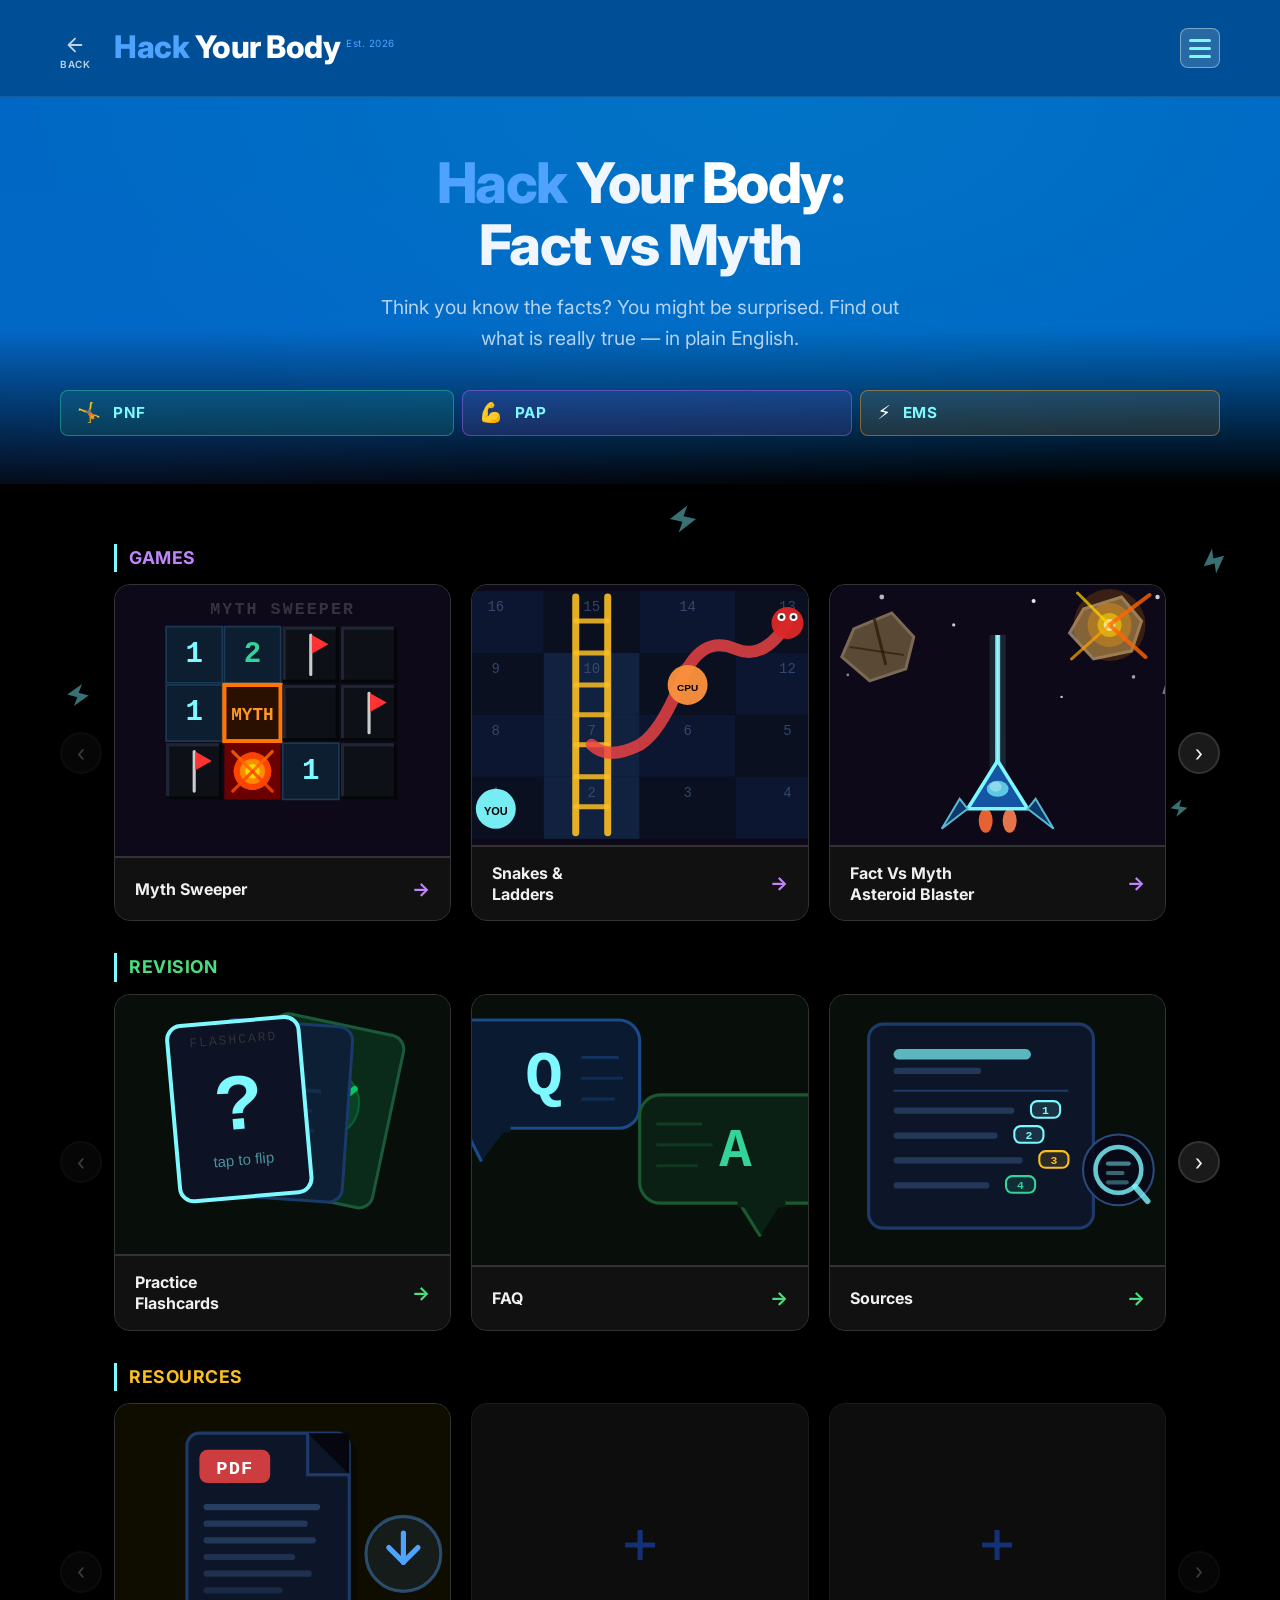
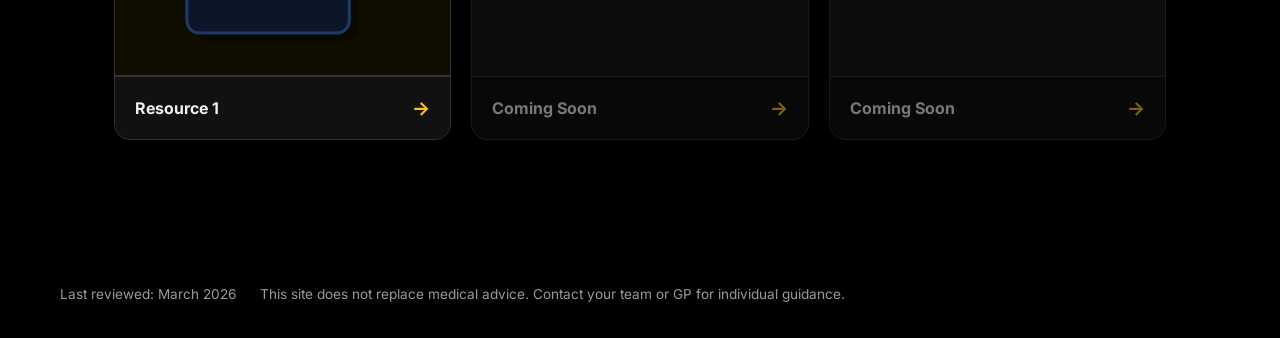
==== commit 17672571: "Move Myth Sweeper to first position in Games carousel Co-Authored-By: Claude Sonnet 4.6 <noreply@ant" ====
--- a/index.html
+++ b/index.html
@@ -89,6 +89,64 @@
           <button class="carousel-btn carousel-prev" aria-label="Previous">&#8249;</button>
           <div class="carousel-overflow">
             <div class="carousel-track">
+
+              <a href="minesweeper.html" class="nav-hub-card">
+                <div class="nav-hub-img-placeholder">
+                  <svg viewBox="0 0 200 130" xmlns="http://www.w3.org/2000/svg" width="100%" height="100%" preserveAspectRatio="xMidYMid slice" aria-hidden="true">
+                    <rect width="200" height="130" fill="none"/>
+                    <text x="100" y="14" text-anchor="middle" font-size="8" font-weight="700" fill="#334" font-family="monospace" letter-spacing="1">MYTH SWEEPER</text>
+                    <!-- Row 0: R1, R2, Flag, Unrevealed -->
+                    <rect x="44" y="20" width="27" height="27" fill="#0d1e30" stroke="#1a3a55" stroke-width="0.8"/>
+                    <text x="57.5" y="37" text-anchor="middle" font-size="14" font-weight="700" fill="#7DF9FF" font-family="monospace">1</text>
+                    <rect x="72" y="20" width="27" height="27" fill="#0d1e30" stroke="#1a3a55" stroke-width="0.8"/>
+                    <text x="85.5" y="37" text-anchor="middle" font-size="14" font-weight="700" fill="#34d399" font-family="monospace">2</text>
+                    <rect x="100" y="20" width="27" height="27" fill="#0e1018"/>
+                    <rect x="100" y="20" width="27" height="1.5" fill="#1e2535"/><rect x="100" y="20" width="1.5" height="27" fill="#1e2535"/>
+                    <rect x="100" y="45.5" width="27" height="1.5" fill="#050608"/><rect x="125.5" y="20" width="1.5" height="27" fill="#050608"/>
+                    <line x1="113.5" y1="24" x2="113.5" y2="43" stroke="#ccc" stroke-width="1.5" stroke-linecap="round"/>
+                    <polygon points="114,24 114,33 122,28.5" fill="#FF3333"/>
+                    <rect x="128" y="20" width="27" height="27" fill="#0e1018"/>
+                    <rect x="128" y="20" width="27" height="1.5" fill="#1e2535"/><rect x="128" y="20" width="1.5" height="27" fill="#1e2535"/>
+                    <rect x="128" y="45.5" width="27" height="1.5" fill="#050608"/><rect x="153.5" y="20" width="1.5" height="27" fill="#050608"/>
+                    <!-- Row 1: R1, MYTH, Unrevealed, Flag -->
+                    <rect x="44" y="48" width="27" height="27" fill="#0d1e30" stroke="#1a3a55" stroke-width="0.8"/>
+                    <text x="57.5" y="65" text-anchor="middle" font-size="14" font-weight="700" fill="#7DF9FF" font-family="monospace">1</text>
+                    <rect x="72" y="48" width="27" height="27" fill="#2a1000" stroke="#FF7700" stroke-width="2"/>
+                    <text x="85.5" y="65" text-anchor="middle" font-size="8.5" font-weight="700" fill="#FF9922" font-family="monospace">MYTH</text>
+                    <rect x="100" y="48" width="27" height="27" fill="#0e1018"/>
+                    <rect x="100" y="48" width="27" height="1.5" fill="#1e2535"/><rect x="100" y="48" width="1.5" height="27" fill="#1e2535"/>
+                    <rect x="100" y="73.5" width="27" height="1.5" fill="#050608"/><rect x="125.5" y="48" width="1.5" height="27" fill="#050608"/>
+                    <rect x="128" y="48" width="27" height="27" fill="#0e1018"/>
+                    <rect x="128" y="48" width="27" height="1.5" fill="#1e2535"/><rect x="128" y="48" width="1.5" height="27" fill="#1e2535"/>
+                    <rect x="128" y="73.5" width="27" height="1.5" fill="#050608"/><rect x="153.5" y="48" width="1.5" height="27" fill="#050608"/>
+                    <line x1="141.5" y1="52" x2="141.5" y2="71" stroke="#ccc" stroke-width="1.5" stroke-linecap="round"/>
+                    <polygon points="142,52 142,61 150,56.5" fill="#FF3333"/>
+                    <!-- Row 2: Flag, Exploded, R1, Unrevealed -->
+                    <rect x="44" y="76" width="27" height="27" fill="#0e1018"/>
+                    <rect x="44" y="76" width="27" height="1.5" fill="#1e2535"/><rect x="44" y="76" width="1.5" height="27" fill="#1e2535"/>
+                    <rect x="44" y="101.5" width="27" height="1.5" fill="#050608"/><rect x="69.5" y="76" width="1.5" height="27" fill="#050608"/>
+                    <line x1="57.5" y1="80" x2="57.5" y2="99" stroke="#ccc" stroke-width="1.5" stroke-linecap="round"/>
+                    <polygon points="58,80 58,89 66,84.5" fill="#FF3333"/>
+                    <rect x="72" y="76" width="27" height="27" fill="#6b0000"/>
+                    <circle cx="85.5" cy="89.5" r="9" fill="#FF4500" opacity="0.9"/>
+                    <circle cx="85.5" cy="89.5" r="6" fill="#FF8C00"/>
+                    <circle cx="85.5" cy="89.5" r="3.5" fill="#FFD700"/>
+                    <line x1="85.5" y1="89.5" x2="76" y2="80" stroke="#FF6600" stroke-width="1.5" opacity="0.85" stroke-linecap="round"/>
+                    <line x1="85.5" y1="89.5" x2="95" y2="80" stroke="#FF6600" stroke-width="1.5" opacity="0.85" stroke-linecap="round"/>
+                    <line x1="85.5" y1="89.5" x2="76" y2="99" stroke="#FF4500" stroke-width="1.5" opacity="0.85" stroke-linecap="round"/>
+                    <line x1="85.5" y1="89.5" x2="95" y2="99" stroke="#FF4500" stroke-width="1.5" opacity="0.85" stroke-linecap="round"/>
+                    <rect x="100" y="76" width="27" height="27" fill="#0d1e30" stroke="#1a3a55" stroke-width="0.8"/>
+                    <text x="113.5" y="93" text-anchor="middle" font-size="14" font-weight="700" fill="#7DF9FF" font-family="monospace">1</text>
+                    <rect x="128" y="76" width="27" height="27" fill="#0e1018"/>
+                    <rect x="128" y="76" width="27" height="1.5" fill="#1e2535"/><rect x="128" y="76" width="1.5" height="27" fill="#1e2535"/>
+                    <rect x="128" y="101.5" width="27" height="1.5" fill="#050608"/><rect x="153.5" y="76" width="1.5" height="27" fill="#050608"/>
+                  </svg>
+                </div>
+                <div class="nav-hub-label">
+                  <span class="nav-hub-title">Myth Sweeper</span>
+                  <span class="nav-hub-arrow">→</span>
+                </div>
+              </a>
 
               <a href="snakes.html" class="nav-hub-card">
                 <div class="nav-hub-img-placeholder">
@@ -199,64 +257,6 @@
                 </div>
               </a>
 
-              <a href="minesweeper.html" class="nav-hub-card">
-                <div class="nav-hub-img-placeholder">
-                  <svg viewBox="0 0 200 130" xmlns="http://www.w3.org/2000/svg" width="100%" height="100%" preserveAspectRatio="xMidYMid slice" aria-hidden="true">
-                    <rect width="200" height="130" fill="none"/>
-                    <text x="100" y="14" text-anchor="middle" font-size="8" font-weight="700" fill="#334" font-family="monospace" letter-spacing="1">MYTH SWEEPER</text>
-                    <!-- Row 0: R1, R2, Flag, Unrevealed -->
-                    <rect x="44" y="20" width="27" height="27" fill="#0d1e30" stroke="#1a3a55" stroke-width="0.8"/>
-                    <text x="57.5" y="37" text-anchor="middle" font-size="14" font-weight="700" fill="#7DF9FF" font-family="monospace">1</text>
-                    <rect x="72" y="20" width="27" height="27" fill="#0d1e30" stroke="#1a3a55" stroke-width="0.8"/>
-                    <text x="85.5" y="37" text-anchor="middle" font-size="14" font-weight="700" fill="#34d399" font-family="monospace">2</text>
-                    <rect x="100" y="20" width="27" height="27" fill="#0e1018"/>
-                    <rect x="100" y="20" width="27" height="1.5" fill="#1e2535"/><rect x="100" y="20" width="1.5" height="27" fill="#1e2535"/>
-                    <rect x="100" y="45.5" width="27" height="1.5" fill="#050608"/><rect x="125.5" y="20" width="1.5" height="27" fill="#050608"/>
-                    <line x1="113.5" y1="24" x2="113.5" y2="43" stroke="#ccc" stroke-width="1.5" stroke-linecap="round"/>
-                    <polygon points="114,24 114,33 122,28.5" fill="#FF3333"/>
-                    <rect x="128" y="20" width="27" height="27" fill="#0e1018"/>
-                    <rect x="128" y="20" width="27" height="1.5" fill="#1e2535"/><rect x="128" y="20" width="1.5" height="27" fill="#1e2535"/>
-                    <rect x="128" y="45.5" width="27" height="1.5" fill="#050608"/><rect x="153.5" y="20" width="1.5" height="27" fill="#050608"/>
-                    <!-- Row 1: R1, MYTH, Unrevealed, Flag -->
-                    <rect x="44" y="48" width="27" height="27" fill="#0d1e30" stroke="#1a3a55" stroke-width="0.8"/>
-                    <text x="57.5" y="65" text-anchor="middle" font-size="14" font-weight="700" fill="#7DF9FF" font-family="monospace">1</text>
-                    <rect x="72" y="48" width="27" height="27" fill="#2a1000" stroke="#FF7700" stroke-width="2"/>
-                    <text x="85.5" y="65" text-anchor="middle" font-size="8.5" font-weight="700" fill="#FF9922" font-family="monospace">MYTH</text>
-                    <rect x="100" y="48" width="27" height="27" fill="#0e1018"/>
-                    <rect x="100" y="48" width="27" height="1.5" fill="#1e2535"/><rect x="100" y="48" width="1.5" height="27" fill="#1e2535"/>
-                    <rect x="100" y="73.5" width="27" height="1.5" fill="#050608"/><rect x="125.5" y="48" width="1.5" height="27" fill="#050608"/>
-                    <rect x="128" y="48" width="27" height="27" fill="#0e1018"/>
-                    <rect x="128" y="48" width="27" height="1.5" fill="#1e2535"/><rect x="128" y="48" width="1.5" height="27" fill="#1e2535"/>
-                    <rect x="128" y="73.5" width="27" height="1.5" fill="#050608"/><rect x="153.5" y="48" width="1.5" height="27" fill="#050608"/>
-                    <line x1="141.5" y1="52" x2="141.5" y2="71" stroke="#ccc" stroke-width="1.5" stroke-linecap="round"/>
-                    <polygon points="142,52 142,61 150,56.5" fill="#FF3333"/>
-                    <!-- Row 2: Flag, Exploded, R1, Unrevealed -->
-                    <rect x="44" y="76" width="27" height="27" fill="#0e1018"/>
-                    <rect x="44" y="76" width="27" height="1.5" fill="#1e2535"/><rect x="44" y="76" width="1.5" height="27" fill="#1e2535"/>
-                    <rect x="44" y="101.5" width="27" height="1.5" fill="#050608"/><rect x="69.5" y="76" width="1.5" height="27" fill="#050608"/>
-                    <line x1="57.5" y1="80" x2="57.5" y2="99" stroke="#ccc" stroke-width="1.5" stroke-linecap="round"/>
-                    <polygon points="58,80 58,89 66,84.5" fill="#FF3333"/>
-                    <rect x="72" y="76" width="27" height="27" fill="#6b0000"/>
-                    <circle cx="85.5" cy="89.5" r="9" fill="#FF4500" opacity="0.9"/>
-                    <circle cx="85.5" cy="89.5" r="6" fill="#FF8C00"/>
-                    <circle cx="85.5" cy="89.5" r="3.5" fill="#FFD700"/>
-                    <line x1="85.5" y1="89.5" x2="76" y2="80" stroke="#FF6600" stroke-width="1.5" opacity="0.85" stroke-linecap="round"/>
-                    <line x1="85.5" y1="89.5" x2="95" y2="80" stroke="#FF6600" stroke-width="1.5" opacity="0.85" stroke-linecap="round"/>
-                    <line x1="85.5" y1="89.5" x2="76" y2="99" stroke="#FF4500" stroke-width="1.5" opacity="0.85" stroke-linecap="round"/>
-                    <line x1="85.5" y1="89.5" x2="95" y2="99" stroke="#FF4500" stroke-width="1.5" opacity="0.85" stroke-linecap="round"/>
-                    <rect x="100" y="76" width="27" height="27" fill="#0d1e30" stroke="#1a3a55" stroke-width="0.8"/>
-                    <text x="113.5" y="93" text-anchor="middle" font-size="14" font-weight="700" fill="#7DF9FF" font-family="monospace">1</text>
-                    <rect x="128" y="76" width="27" height="27" fill="#0e1018"/>
-                    <rect x="128" y="76" width="27" height="1.5" fill="#1e2535"/><rect x="128" y="76" width="1.5" height="27" fill="#1e2535"/>
-                    <rect x="128" y="101.5" width="27" height="1.5" fill="#050608"/><rect x="153.5" y="76" width="1.5" height="27" fill="#050608"/>
-                  </svg>
-                </div>
-                <div class="nav-hub-label">
-                  <span class="nav-hub-title">Myth Sweeper</span>
-                  <span class="nav-hub-arrow">→</span>
-                </div>
-              </a>
-
               <a href="whack.html" class="nav-hub-card">
                 <div class="nav-hub-img-placeholder">
                   <svg viewBox="0 0 200 130" xmlns="http://www.w3.org/2000/svg" width="100%" height="100%" preserveAspectRatio="xMidYMid slice" aria-hidden="true">
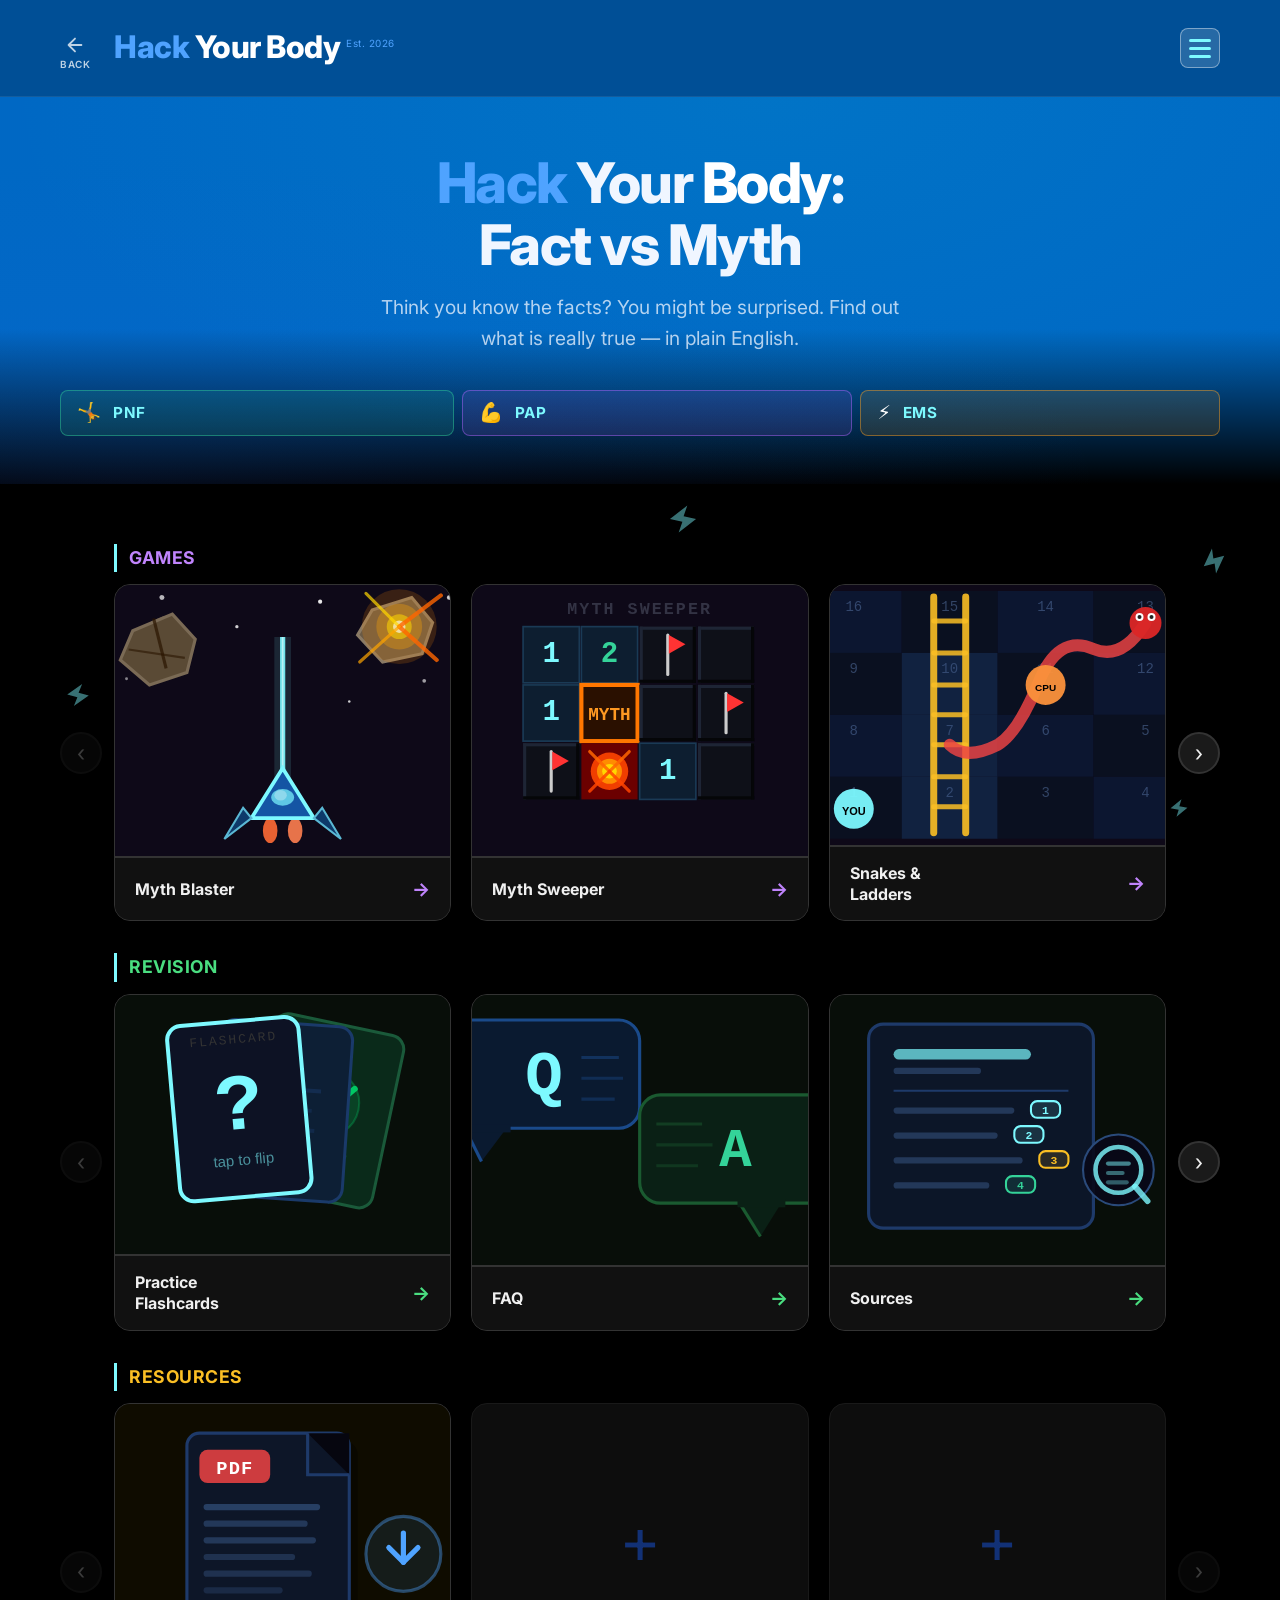
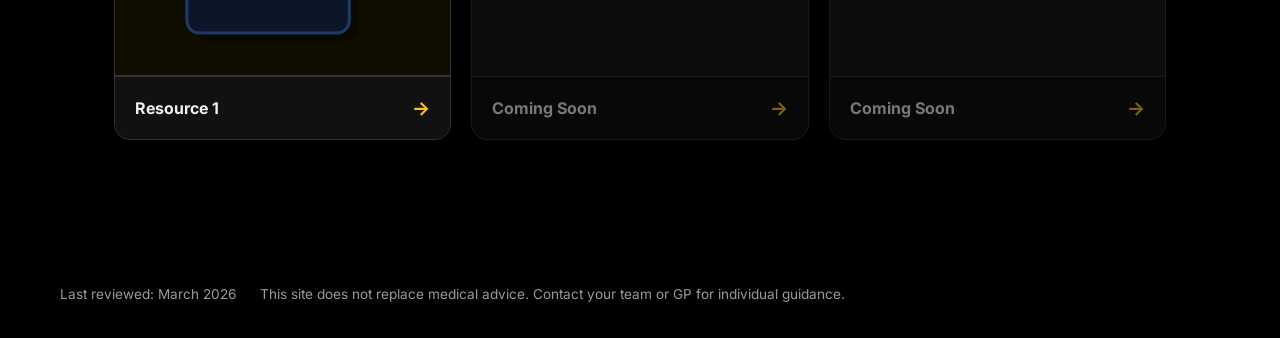
==== commit c1ccf465: "Move Myth Blaster to first in Games carousel; rename from Asteroid Blaster Co-Authored-By: Claude So" ====
--- a/index.html
+++ b/index.html
@@ -89,6 +89,45 @@
           <button class="carousel-btn carousel-prev" aria-label="Previous">&#8249;</button>
           <div class="carousel-overflow">
             <div class="carousel-track">
+
+              <a href="game.html" class="nav-hub-card">
+                <div class="nav-hub-img-placeholder">
+                  <svg viewBox="0 0 200 130" xmlns="http://www.w3.org/2000/svg" width="100%" height="100%" preserveAspectRatio="xMidYMid slice" aria-hidden="true">
+                    <rect width="200" height="130" fill="none"/>
+                    <circle cx="12" cy="10" r="0.9" fill="#fff" opacity="0.9"/><circle cx="42" cy="6" r="1.2" fill="#fff" opacity="0.7"/>
+                    <circle cx="78" cy="20" r="0.8" fill="#fff" opacity="0.8"/><circle cx="118" cy="8" r="1" fill="#fff" opacity="0.9"/>
+                    <circle cx="152" cy="14" r="0.7" fill="#fff" opacity="0.6"/><circle cx="180" cy="6" r="1.1" fill="#fff" opacity="0.8"/>
+                    <circle cx="25" cy="45" r="0.7" fill="#fff" opacity="0.5"/><circle cx="168" cy="46" r="0.9" fill="#fff" opacity="0.6"/>
+                    <circle cx="132" cy="56" r="0.6" fill="#fff" opacity="0.8"/><circle cx="55" cy="30" r="0.7" fill="#fff" opacity="0.6"/>
+                    <circle cx="192" cy="55" r="0.8" fill="#fff" opacity="0.6"/><circle cx="10" cy="72" r="0.6" fill="#fff" opacity="0.5"/>
+                    <polygon points="28,22 47,14 58,26 54,42 36,48 22,36" fill="#5a4a35" stroke="#7a6a55" stroke-width="1.5"/>
+                    <line x1="38" y1="16" x2="44" y2="40" stroke="#2a1500" stroke-width="1.5" opacity="0.7"/>
+                    <line x1="26" y1="31" x2="53" y2="35" stroke="#2a1500" stroke-width="1" opacity="0.6"/>
+                    <polygon points="143,12 162,6 172,18 167,33 148,37 136,24" fill="#6a5a45" stroke="#8a7a65" stroke-width="1.5"/>
+                    <circle cx="156" cy="20" r="18" fill="#FF8C00" opacity="0.18"/><circle cx="156" cy="20" r="11" fill="#FFA500" opacity="0.32"/>
+                    <circle cx="156" cy="20" r="6" fill="#FFD700" opacity="0.55"/><circle cx="156" cy="20" r="3" fill="#fff" opacity="0.6"/>
+                    <line x1="156" y1="20" x2="176" y2="5" stroke="#FF6600" stroke-width="2" opacity="0.8" stroke-linecap="round"/>
+                    <line x1="156" y1="20" x2="140" y2="4" stroke="#FFD700" stroke-width="1.5" opacity="0.7" stroke-linecap="round"/>
+                    <line x1="156" y1="20" x2="174" y2="36" stroke="#FF6600" stroke-width="2" opacity="0.8" stroke-linecap="round"/>
+                    <line x1="156" y1="20" x2="137" y2="37" stroke="#FFA500" stroke-width="1.5" opacity="0.7" stroke-linecap="round"/>
+                    <polygon points="185,48 192,43 196,51 190,57 183,54" fill="#5a5055" stroke="#7a7075" stroke-width="1"/>
+                    <line x1="100" y1="108" x2="100" y2="25" stroke="#7DF9FF" stroke-width="8" opacity="0.12"/>
+                    <line x1="100" y1="108" x2="100" y2="25" stroke="#7DF9FF" stroke-width="2.5" opacity="0.9"/>
+                    <line x1="100" y1="108" x2="100" y2="25" stroke="#fff" stroke-width="0.8" opacity="0.5"/>
+                    <ellipse cx="94" cy="118" rx="3.5" ry="6" fill="#FF6B35" opacity="0.9"/>
+                    <ellipse cx="106" cy="118" rx="3.5" ry="6" fill="#FF8050" opacity="0.9"/>
+                    <polygon points="100,88 85,112 115,112" fill="#1455a4" stroke="#7DF9FF" stroke-width="1.8"/>
+                    <polygon points="85,112 72,122 81,107" fill="#0d3a6a" stroke="#5ab8d4" stroke-width="1"/>
+                    <polygon points="115,112 128,122 119,107" fill="#0d3a6a" stroke="#5ab8d4" stroke-width="1"/>
+                    <ellipse cx="100" cy="102" rx="5.5" ry="4" fill="#7DF9FF" opacity="0.7"/>
+                    <ellipse cx="99" cy="101" rx="3" ry="2.5" fill="#fff" opacity="0.3"/>
+                  </svg>
+                </div>
+                <div class="nav-hub-label">
+                  <span class="nav-hub-title">Myth Blaster</span>
+                  <span class="nav-hub-arrow">→</span>
+                </div>
+              </a>
 
               <a href="minesweeper.html" class="nav-hub-card">
                 <div class="nav-hub-img-placeholder">
@@ -218,45 +257,6 @@
                 </div>
               </a>
 
-              <a href="game.html" class="nav-hub-card">
-                <div class="nav-hub-img-placeholder">
-                  <svg viewBox="0 0 200 130" xmlns="http://www.w3.org/2000/svg" width="100%" height="100%" preserveAspectRatio="xMidYMid slice" aria-hidden="true">
-                    <rect width="200" height="130" fill="none"/>
-                    <circle cx="12" cy="10" r="0.9" fill="#fff" opacity="0.9"/><circle cx="42" cy="6" r="1.2" fill="#fff" opacity="0.7"/>
-                    <circle cx="78" cy="20" r="0.8" fill="#fff" opacity="0.8"/><circle cx="118" cy="8" r="1" fill="#fff" opacity="0.9"/>
-                    <circle cx="152" cy="14" r="0.7" fill="#fff" opacity="0.6"/><circle cx="180" cy="6" r="1.1" fill="#fff" opacity="0.8"/>
-                    <circle cx="25" cy="45" r="0.7" fill="#fff" opacity="0.5"/><circle cx="168" cy="46" r="0.9" fill="#fff" opacity="0.6"/>
-                    <circle cx="132" cy="56" r="0.6" fill="#fff" opacity="0.8"/><circle cx="55" cy="30" r="0.7" fill="#fff" opacity="0.6"/>
-                    <circle cx="192" cy="55" r="0.8" fill="#fff" opacity="0.6"/><circle cx="10" cy="72" r="0.6" fill="#fff" opacity="0.5"/>
-                    <polygon points="28,22 47,14 58,26 54,42 36,48 22,36" fill="#5a4a35" stroke="#7a6a55" stroke-width="1.5"/>
-                    <line x1="38" y1="16" x2="44" y2="40" stroke="#2a1500" stroke-width="1.5" opacity="0.7"/>
-                    <line x1="26" y1="31" x2="53" y2="35" stroke="#2a1500" stroke-width="1" opacity="0.6"/>
-                    <polygon points="143,12 162,6 172,18 167,33 148,37 136,24" fill="#6a5a45" stroke="#8a7a65" stroke-width="1.5"/>
-                    <circle cx="156" cy="20" r="18" fill="#FF8C00" opacity="0.18"/><circle cx="156" cy="20" r="11" fill="#FFA500" opacity="0.32"/>
-                    <circle cx="156" cy="20" r="6" fill="#FFD700" opacity="0.55"/><circle cx="156" cy="20" r="3" fill="#fff" opacity="0.6"/>
-                    <line x1="156" y1="20" x2="176" y2="5" stroke="#FF6600" stroke-width="2" opacity="0.8" stroke-linecap="round"/>
-                    <line x1="156" y1="20" x2="140" y2="4" stroke="#FFD700" stroke-width="1.5" opacity="0.7" stroke-linecap="round"/>
-                    <line x1="156" y1="20" x2="174" y2="36" stroke="#FF6600" stroke-width="2" opacity="0.8" stroke-linecap="round"/>
-                    <line x1="156" y1="20" x2="137" y2="37" stroke="#FFA500" stroke-width="1.5" opacity="0.7" stroke-linecap="round"/>
-                    <polygon points="185,48 192,43 196,51 190,57 183,54" fill="#5a5055" stroke="#7a7075" stroke-width="1"/>
-                    <line x1="100" y1="108" x2="100" y2="25" stroke="#7DF9FF" stroke-width="8" opacity="0.12"/>
-                    <line x1="100" y1="108" x2="100" y2="25" stroke="#7DF9FF" stroke-width="2.5" opacity="0.9"/>
-                    <line x1="100" y1="108" x2="100" y2="25" stroke="#fff" stroke-width="0.8" opacity="0.5"/>
-                    <ellipse cx="94" cy="118" rx="3.5" ry="6" fill="#FF6B35" opacity="0.9"/>
-                    <ellipse cx="106" cy="118" rx="3.5" ry="6" fill="#FF8050" opacity="0.9"/>
-                    <polygon points="100,88 85,112 115,112" fill="#1455a4" stroke="#7DF9FF" stroke-width="1.8"/>
-                    <polygon points="85,112 72,122 81,107" fill="#0d3a6a" stroke="#5ab8d4" stroke-width="1"/>
-                    <polygon points="115,112 128,122 119,107" fill="#0d3a6a" stroke="#5ab8d4" stroke-width="1"/>
-                    <ellipse cx="100" cy="102" rx="5.5" ry="4" fill="#7DF9FF" opacity="0.7"/>
-                    <ellipse cx="99" cy="101" rx="3" ry="2.5" fill="#fff" opacity="0.3"/>
-                  </svg>
-                </div>
-                <div class="nav-hub-label">
-                  <span class="nav-hub-title">Fact Vs Myth<br>Asteroid Blaster</span>
-                  <span class="nav-hub-arrow">→</span>
-                </div>
-              </a>
-
               <a href="whack.html" class="nav-hub-card">
                 <div class="nav-hub-img-placeholder">
                   <svg viewBox="0 0 200 130" xmlns="http://www.w3.org/2000/svg" width="100%" height="100%" preserveAspectRatio="xMidYMid slice" aria-hidden="true">
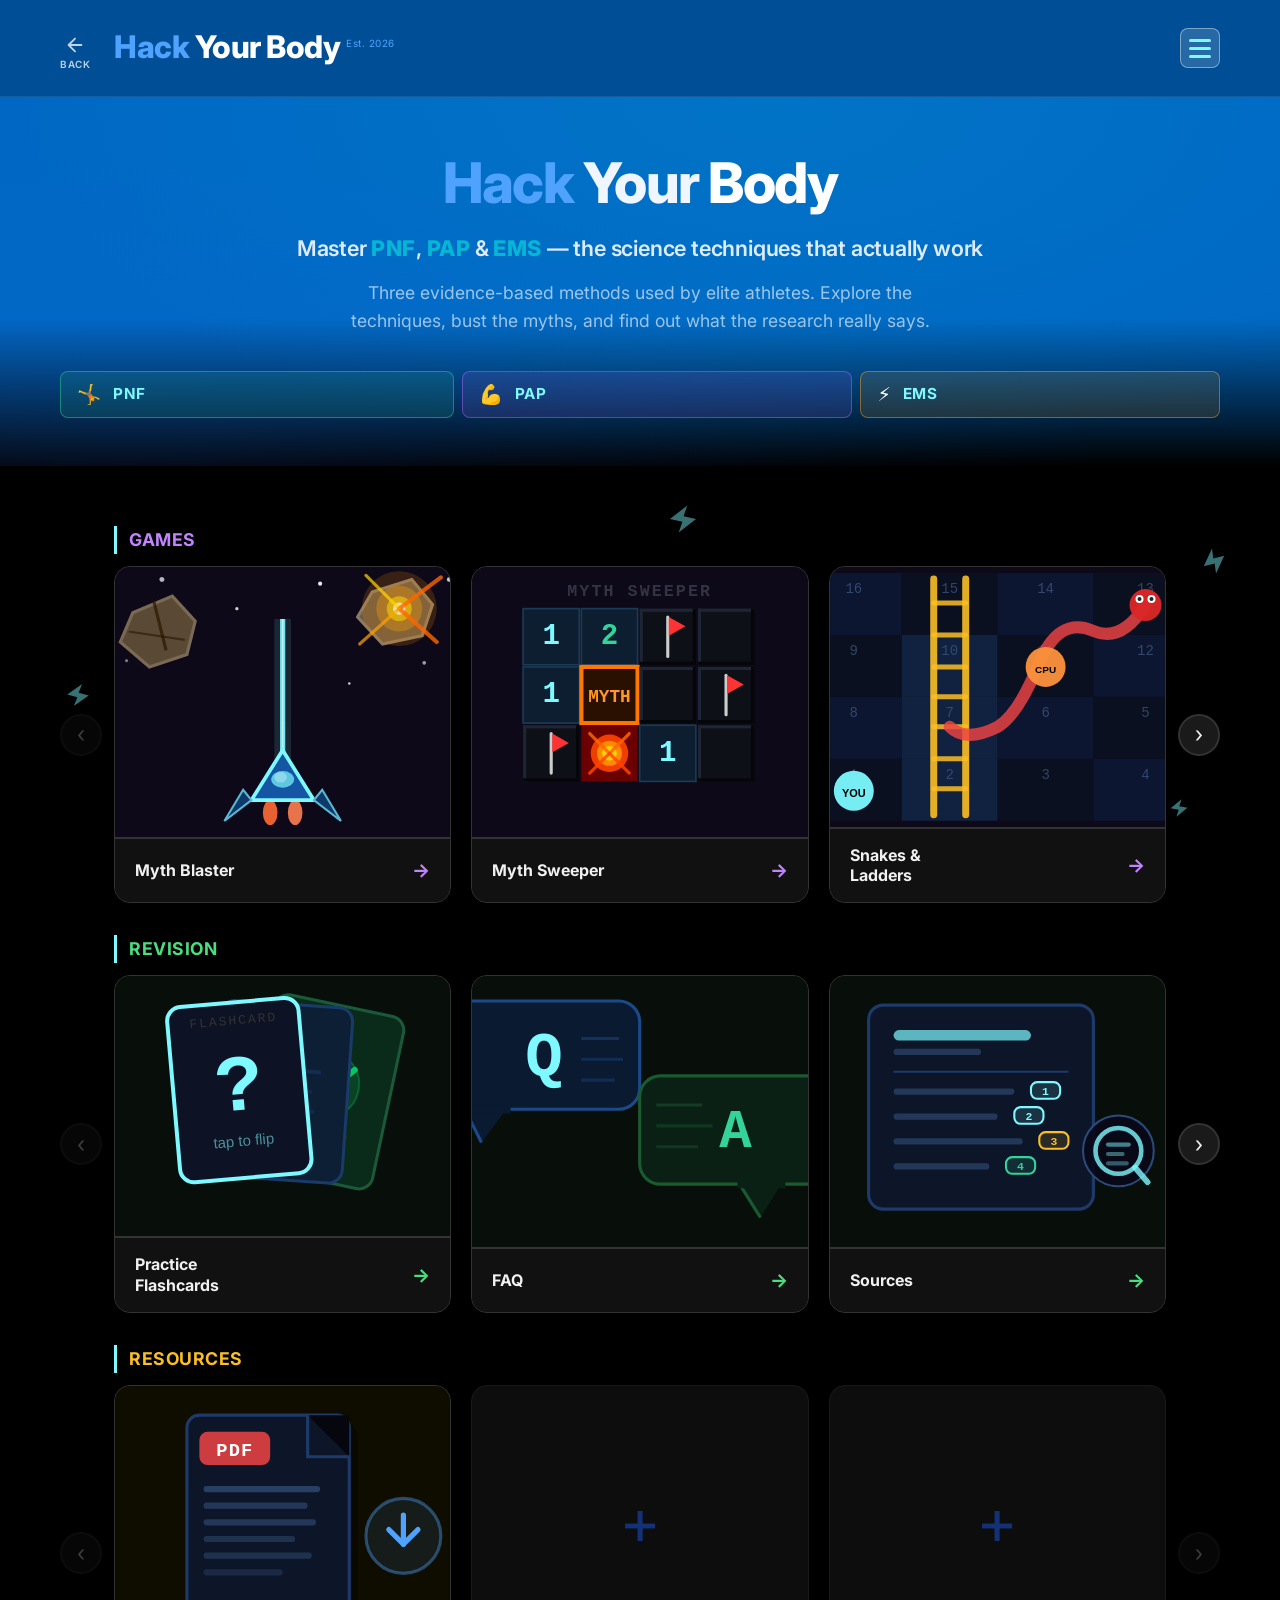
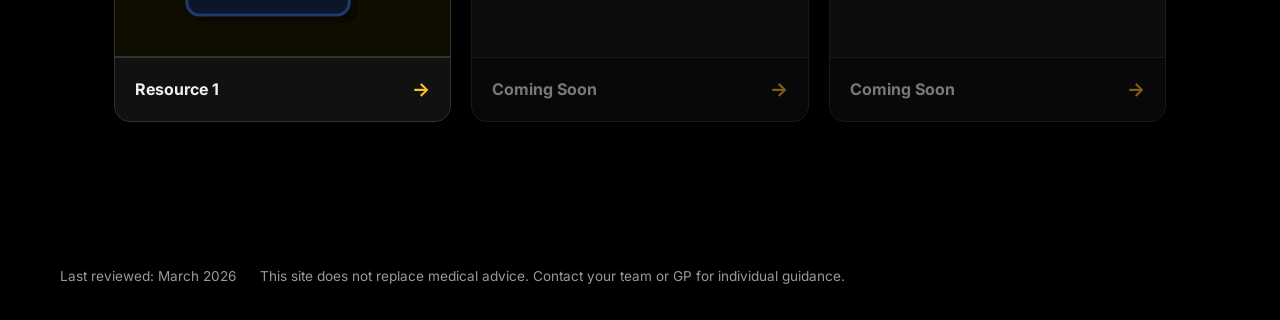
==== commit 7df80c17: "Redesign hero title to highlight PNF, PAP & EMS with new tagline Co-Authored-By: Claude Sonnet 4.6 <" ====
--- a/index.html
+++ b/index.html
@@ -37,10 +37,10 @@
   <section class="hero">
     <canvas id="hero-binary" style="position:absolute;inset:0;width:100%;height:100%;z-index:0;pointer-events:none;" aria-hidden="true"></canvas>
     <div class="container" style="position:relative;z-index:1;">
-      <h1><span class="hero-hack">Hack</span> Your <em>Body</em>:<br>Fact vs Myth</h1>
+      <h1><span class="hero-hack">Hack</span> Your <em>Body</em></h1>
+      <p class="hero-tagline">Master <span class="hero-tech">PNF</span>, <span class="hero-tech">PAP</span> &amp; <span class="hero-tech">EMS</span> — the science techniques that actually work</p>
       <p class="hero-sub">
-        Think you know the facts? You might be surprised.
-        Find out what is really true — in plain English.
+        Three evidence-based methods used by elite athletes. Explore the techniques, bust the myths, and find out what the research really says.
       </p>
 
       <div class="abbr-list">
--- a/css/style.css
+++ b/css/style.css
@@ -710,10 +710,22 @@
   font-style: normal;
   color: #fff;
 }
+.hero-tagline {
+  font-size: clamp(1.05rem, 2.8vw, 1.35rem);
+  font-weight: 600;
+  color: rgba(240,246,255,0.92);
+  margin-bottom: 14px;
+  letter-spacing: -0.2px;
+}
+.hero-tech {
+  color: #06b6d4;
+  font-weight: 800;
+  letter-spacing: 0.5px;
+}
 .hero-sub {
-  font-size: clamp(1rem, 2.5vw, 1.2rem);
-  color: rgba(240,246,255,.75);
-  max-width: 560px;
+  font-size: clamp(0.95rem, 2.2vw, 1.1rem);
+  color: rgba(240,246,255,.65);
+  max-width: 580px;
   margin: 0 auto 36px;
 }
 
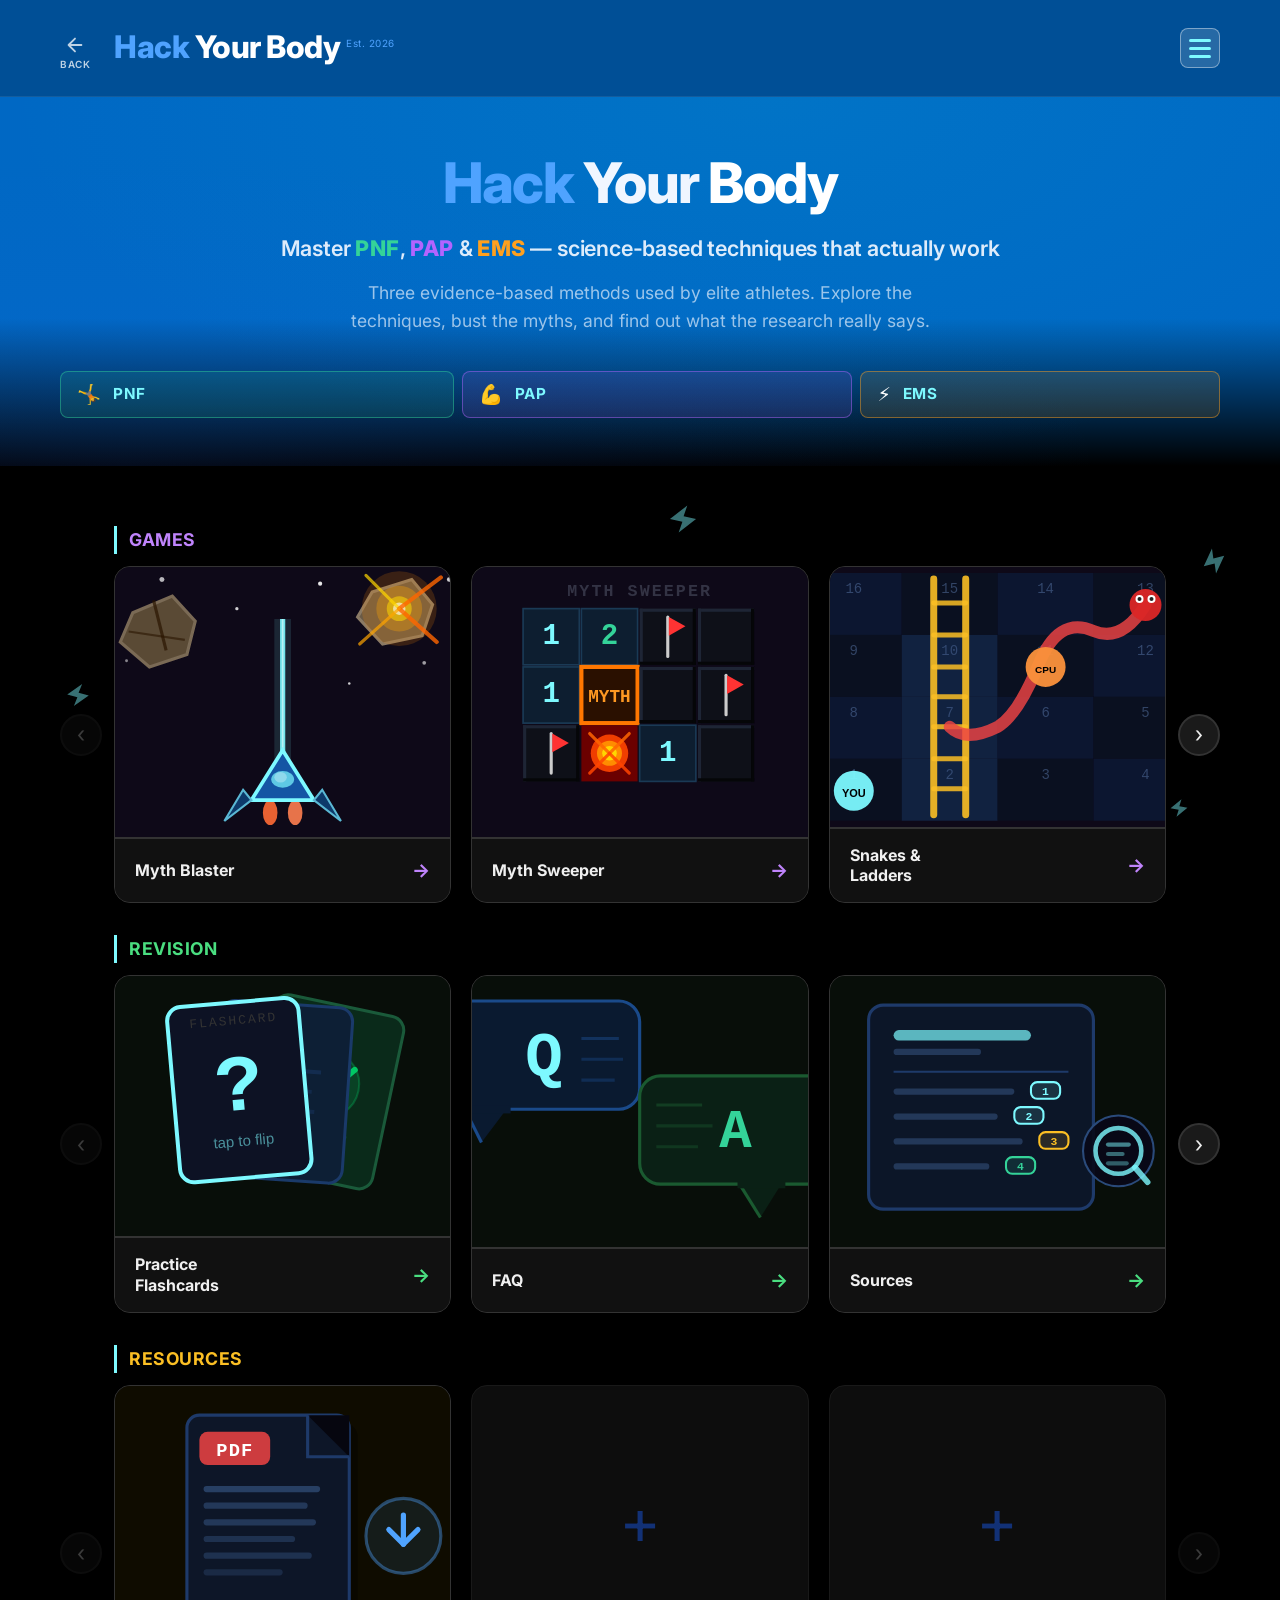
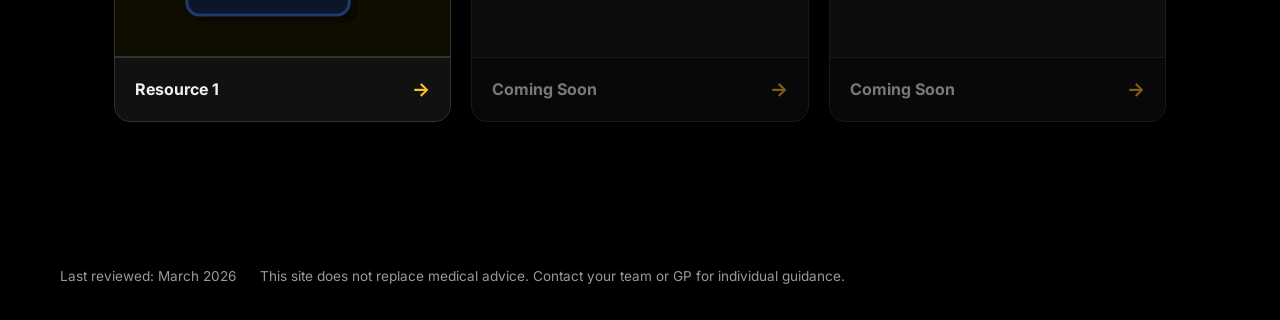
==== commit 17cd6fb5: "Colour PNF/PAP/EMS in hero to match their abbr box colours; fix wording Co-Authored-By: Claude Sonne" ====
--- a/index.html
+++ b/index.html
@@ -38,7 +38,7 @@
     <canvas id="hero-binary" style="position:absolute;inset:0;width:100%;height:100%;z-index:0;pointer-events:none;" aria-hidden="true"></canvas>
     <div class="container" style="position:relative;z-index:1;">
       <h1><span class="hero-hack">Hack</span> Your <em>Body</em></h1>
-      <p class="hero-tagline">Master <span class="hero-tech">PNF</span>, <span class="hero-tech">PAP</span> &amp; <span class="hero-tech">EMS</span> — the science techniques that actually work</p>
+      <p class="hero-tagline">Master <span class="hero-tech hero-tech--pnf">PNF</span>, <span class="hero-tech hero-tech--pap">PAP</span> &amp; <span class="hero-tech hero-tech--ems">EMS</span> — science-based techniques that actually work</p>
       <p class="hero-sub">
         Three evidence-based methods used by elite athletes. Explore the techniques, bust the myths, and find out what the research really says.
       </p>
--- a/css/style.css
+++ b/css/style.css
@@ -718,10 +718,12 @@
   letter-spacing: -0.2px;
 }
 .hero-tech {
-  color: #06b6d4;
   font-weight: 800;
   letter-spacing: 0.5px;
 }
+.hero-tech--pnf { color: #34d399; }
+.hero-tech--pap { color: #b464ff; }
+.hero-tech--ems { color: #ffa01e; }
 .hero-sub {
   font-size: clamp(0.95rem, 2.2vw, 1.1rem);
   color: rgba(240,246,255,.65);
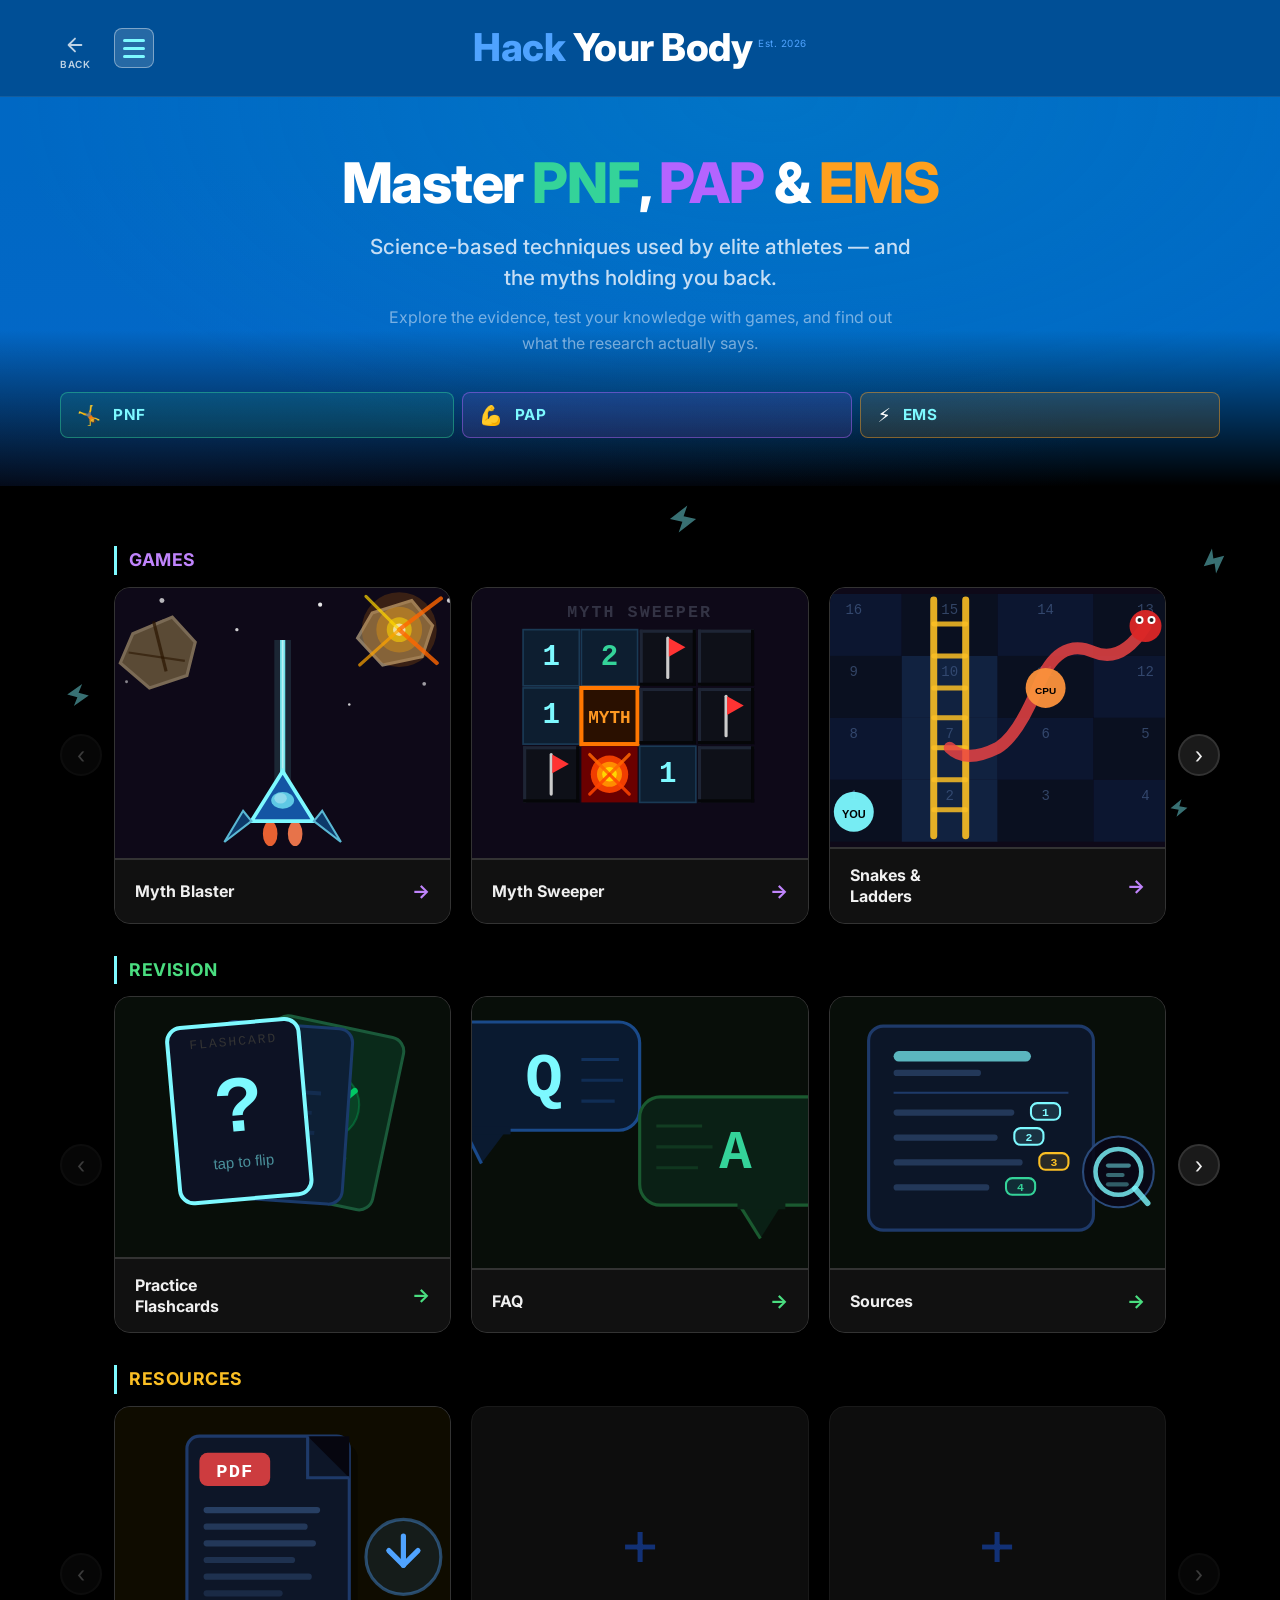
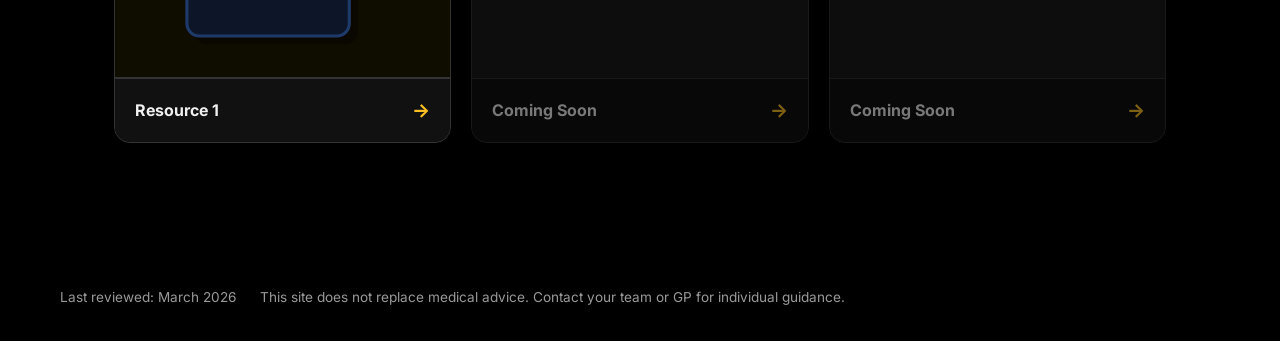
==== commit 13e48c78: "Centre and enlarge logo in header; make PNF/PAP/EMS the hero h1; restyle hero text Co-Authored-By: C" ====
--- a/index.html
+++ b/index.html
@@ -37,11 +37,9 @@
   <section class="hero">
     <canvas id="hero-binary" style="position:absolute;inset:0;width:100%;height:100%;z-index:0;pointer-events:none;" aria-hidden="true"></canvas>
     <div class="container" style="position:relative;z-index:1;">
-      <h1><span class="hero-hack">Hack</span> Your <em>Body</em></h1>
-      <p class="hero-tagline">Master <span class="hero-tech hero-tech--pnf">PNF</span>, <span class="hero-tech hero-tech--pap">PAP</span> &amp; <span class="hero-tech hero-tech--ems">EMS</span> — science-based techniques that actually work</p>
-      <p class="hero-sub">
-        Three evidence-based methods used by elite athletes. Explore the techniques, bust the myths, and find out what the research really says.
-      </p>
+      <h1 class="hero-tagline">Master <span class="hero-tech hero-tech--pnf">PNF</span>, <span class="hero-tech hero-tech--pap">PAP</span> &amp; <span class="hero-tech hero-tech--ems">EMS</span></h1>
+      <p class="hero-descriptor">Science-based techniques used by elite athletes — and the myths holding you back.</p>
+      <p class="hero-sub">Explore the evidence, test your knowledge with games, and find out what the research actually says.</p>
 
       <div class="abbr-list">
         <div class="abbr-item">
--- a/css/style.css
+++ b/css/style.css
@@ -145,15 +145,18 @@
   align-items: center;
   height: 96px;
   gap: 24px;
+  position: relative;
 }
 .logo {
-  font-size: 1.95rem;
+  font-size: 2.4rem;
   font-weight: 800;
   color: #fff;
   letter-spacing: -0.5px;
   text-decoration: none;
   flex-shrink: 0;
-  margin-right: auto;
+  position: absolute;
+  left: 50%;
+  transform: translateX(-50%);
 }
 .hero-logo {
   height: 160px;
@@ -711,24 +714,34 @@
   color: #fff;
 }
 .hero-tagline {
-  font-size: clamp(1.05rem, 2.8vw, 1.35rem);
-  font-weight: 600;
-  color: rgba(240,246,255,0.92);
-  margin-bottom: 14px;
-  letter-spacing: -0.2px;
+  font-size: clamp(2.2rem, 6.5vw, 4rem);
+  font-weight: 800;
+  letter-spacing: -2px;
+  line-height: 1.05;
+  color: #fff;
+  margin-bottom: 18px;
 }
 .hero-tech {
   font-weight: 800;
-  letter-spacing: 0.5px;
+  letter-spacing: -1px;
 }
 .hero-tech--pnf { color: #34d399; }
 .hero-tech--pap { color: #b464ff; }
 .hero-tech--ems { color: #ffa01e; }
+.hero-descriptor {
+  font-size: clamp(1.05rem, 2.6vw, 1.3rem);
+  font-weight: 500;
+  color: rgba(240,246,255,0.82);
+  max-width: 560px;
+  margin: 0 auto 12px;
+  line-height: 1.5;
+}
 .hero-sub {
-  font-size: clamp(0.95rem, 2.2vw, 1.1rem);
-  color: rgba(240,246,255,.65);
-  max-width: 580px;
+  font-size: clamp(0.9rem, 2vw, 1rem);
+  color: rgba(240,246,255,.5);
+  max-width: 520px;
   margin: 0 auto 36px;
+  line-height: 1.6;
 }
 
 /* Search bar */
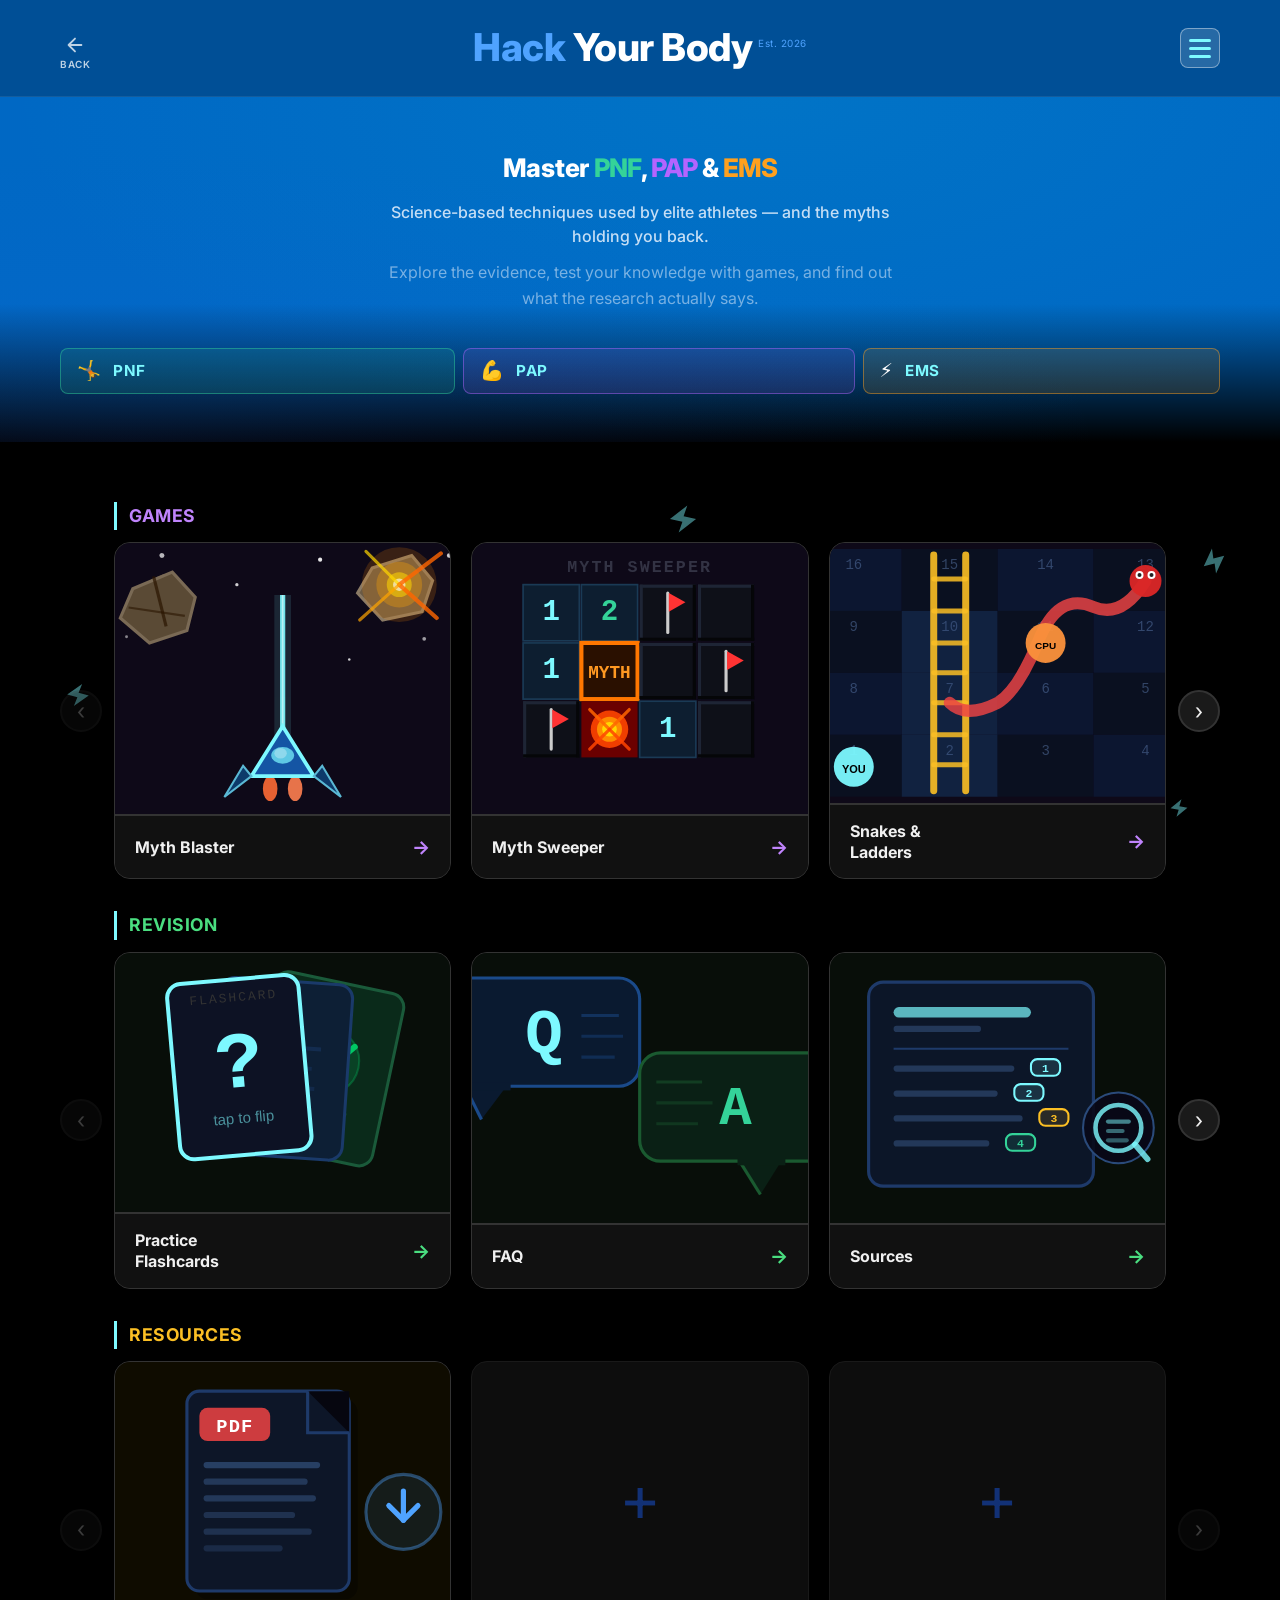
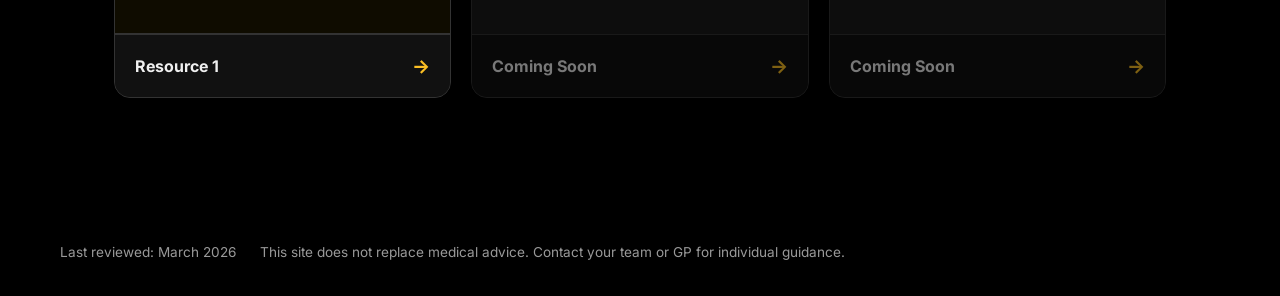
==== commit d1673a41: "Remove pnf/pap/ems pages, nav links, and learn more links Co-Authored-By: Claude Sonnet 4.6 <noreply" ====
--- a/index.html
+++ b/index.html
@@ -49,7 +49,6 @@
           </div>
           <div class="abbr-body">
             <strong>Proprioceptive Neuromuscular Facilitation</strong> — Stretching technique using contract–relax muscle actions to increase flexibility and range of motion.
-            <a href="pnf.html" class="abbr-more">Learn more &rarr;</a>
           </div>
         </div>
         <div class="abbr-item">
@@ -59,7 +58,6 @@
           </div>
           <div class="abbr-body">
             <strong>Post-Activation Potentiation</strong> — Temporary performance boost after a heavy or explosive contraction due to increased neuromuscular activation.
-            <a href="pap.html" class="abbr-more">Learn more &rarr;</a>
           </div>
         </div>
         <div class="abbr-item">
@@ -69,7 +67,6 @@
           </div>
           <div class="abbr-body">
             <strong>Electrical Muscle Stimulation</strong> — Electrical impulses applied to muscles to cause contractions for training, recovery, or rehabilitation.
-            <a href="ems.html" class="abbr-more">Learn more &rarr;</a>
           </div>
         </div>
       </div>
--- a/css/style.css
+++ b/css/style.css
@@ -213,6 +213,7 @@
   flex-shrink: 0;
   border-radius: 8px;
   transition: background 0.2s, border-color 0.2s;
+  margin-left: auto;
 }
 .burger-btn:hover { background: rgba(255,255,255,0.25); border-color: rgba(255,255,255,0.7); }
 .burger-btn span {
@@ -713,11 +714,11 @@
   font-style: normal;
   color: #fff;
 }
-.hero-tagline {
-  font-size: clamp(2.2rem, 6.5vw, 4rem);
+.hero h1.hero-tagline {
+  font-size: clamp(1.1rem, 2.2vw, 1.6rem);
   font-weight: 800;
-  letter-spacing: -2px;
-  line-height: 1.05;
+  letter-spacing: -0.3px;
+  line-height: 1.15;
   color: #fff;
   margin-bottom: 18px;
 }
@@ -729,7 +730,7 @@
 .hero-tech--pap { color: #b464ff; }
 .hero-tech--ems { color: #ffa01e; }
 .hero-descriptor {
-  font-size: clamp(1.05rem, 2.6vw, 1.3rem);
+  font-size: clamp(0.85rem, 1.8vw, 1rem);
   font-weight: 500;
   color: rgba(240,246,255,0.82);
   max-width: 560px;
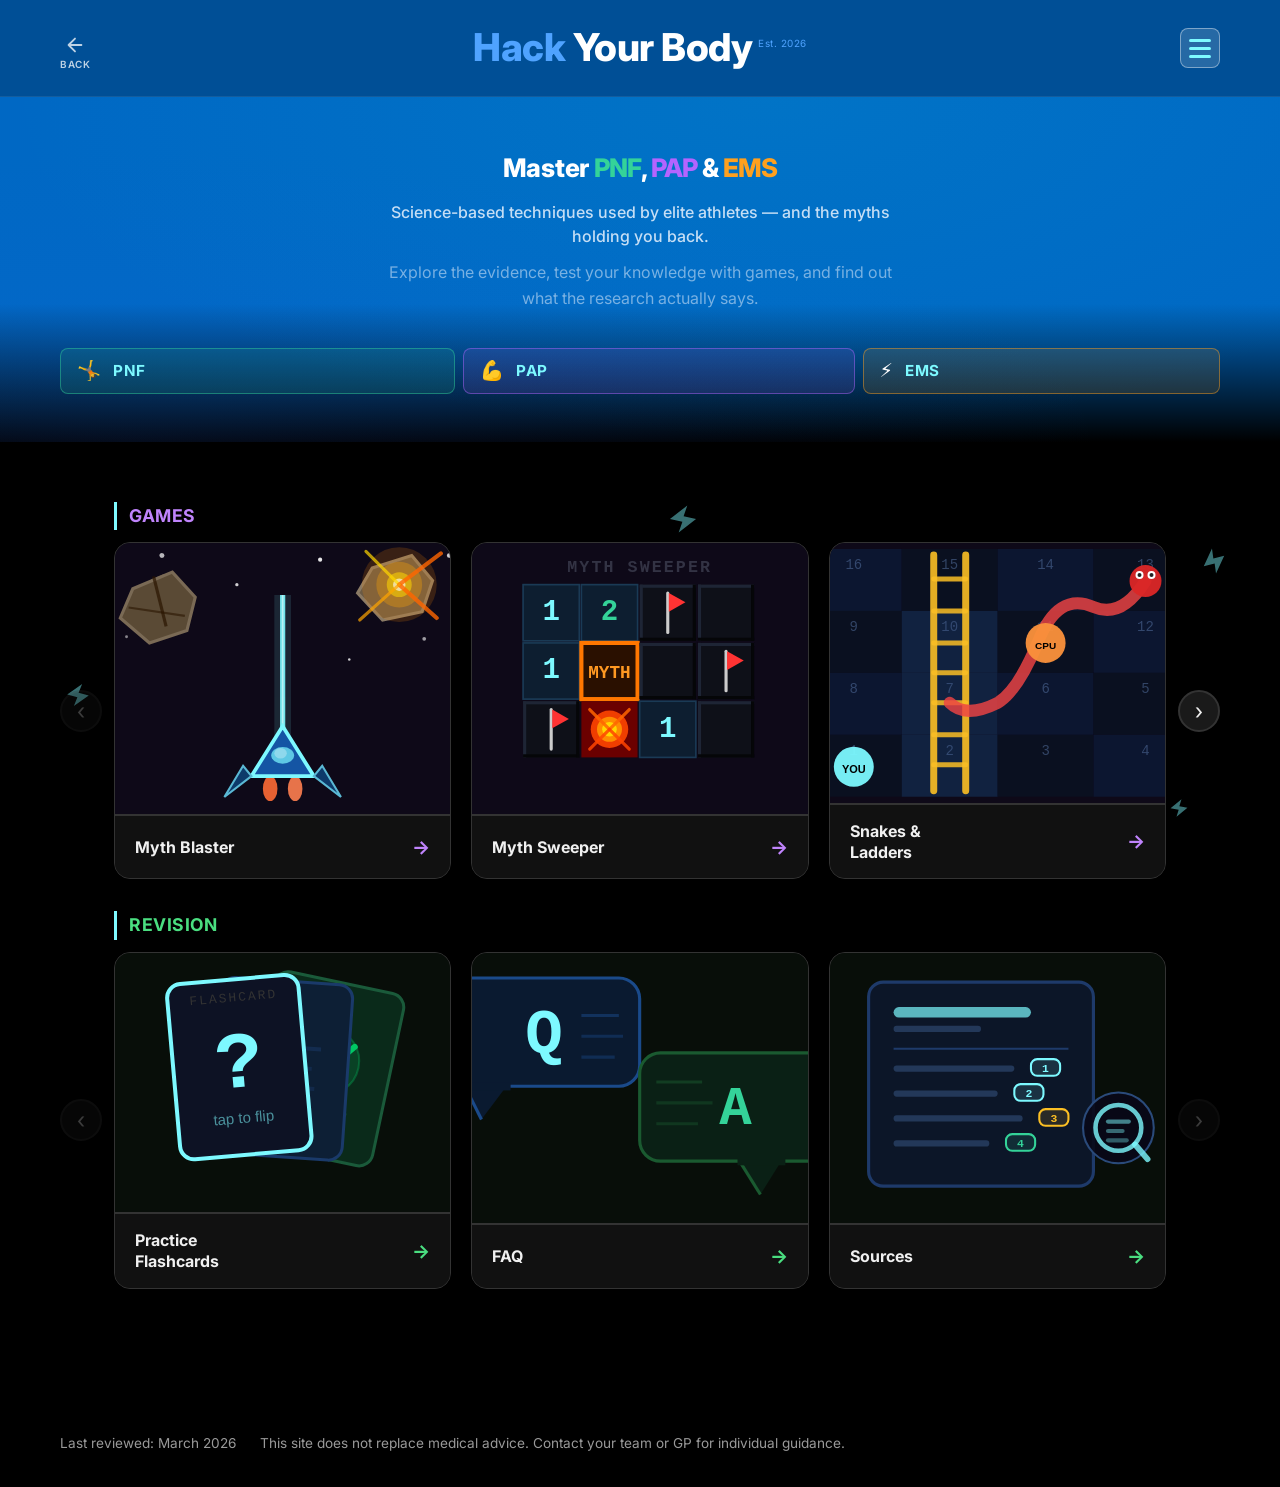
==== commit 1b9f0905: "Add 27 myths to all games and flashcards; remove Coming Soon cards and Resources carousel Co-Authore" ====
--- a/index.html
+++ b/index.html
@@ -339,13 +339,6 @@
                 </div>
               </a>
 
-              <a href="#" class="nav-hub-card nav-hub-card--tbd">
-                <div class="nav-hub-icon">&#43;</div>
-                <div class="nav-hub-label">
-                  <span class="nav-hub-title">Coming Soon</span>
-                  <span class="nav-hub-arrow">→</span>
-                </div>
-              </a>
 
             </div>
           </div>
@@ -465,106 +458,6 @@
                 </div>
               </a>
 
-              <a href="#" class="nav-hub-card nav-hub-card--tbd">
-                <div class="nav-hub-icon">&#43;</div>
-                <div class="nav-hub-label">
-                  <span class="nav-hub-title">Coming Soon</span>
-                  <span class="nav-hub-arrow">→</span>
-                </div>
-              </a>
-
-              <a href="#" class="nav-hub-card nav-hub-card--tbd">
-                <div class="nav-hub-icon">&#43;</div>
-                <div class="nav-hub-label">
-                  <span class="nav-hub-title">Coming Soon</span>
-                  <span class="nav-hub-arrow">→</span>
-                </div>
-              </a>
-
-              <a href="#" class="nav-hub-card nav-hub-card--tbd">
-                <div class="nav-hub-icon">&#43;</div>
-                <div class="nav-hub-label">
-                  <span class="nav-hub-title">Coming Soon</span>
-                  <span class="nav-hub-arrow">→</span>
-                </div>
-              </a>
-
-              <a href="#" class="nav-hub-card nav-hub-card--tbd">
-                <div class="nav-hub-icon">&#43;</div>
-                <div class="nav-hub-label">
-                  <span class="nav-hub-title">Coming Soon</span>
-                  <span class="nav-hub-arrow">→</span>
-                </div>
-              </a>
-
-              <a href="#" class="nav-hub-card nav-hub-card--tbd">
-                <div class="nav-hub-icon">&#43;</div>
-                <div class="nav-hub-label">
-                  <span class="nav-hub-title">Coming Soon</span>
-                  <span class="nav-hub-arrow">→</span>
-                </div>
-              </a>
-
-            </div>
-          </div>
-          <button class="carousel-btn carousel-next" aria-label="Next">&#8250;</button>
-        </div>
-
-        <!-- Row 3 -->
-        <h2 class="carousel-heading" style="color:#fbbf24">Resources</h2>
-        <div class="carousel-row" data-carousel data-theme="resources">
-          <button class="carousel-btn carousel-prev" aria-label="Previous">&#8249;</button>
-          <div class="carousel-overflow">
-            <div class="carousel-track">
-
-              <a href="resource1.pdf" target="_blank" rel="noopener" class="nav-hub-card">
-                <div class="nav-hub-img-placeholder">
-                  <svg viewBox="0 0 200 130" xmlns="http://www.w3.org/2000/svg" width="100%" height="100%" preserveAspectRatio="xMidYMid slice" aria-hidden="true">
-                    <rect width="200" height="130" fill="none"/>
-                    <!-- Page shadow -->
-                    <rect x="58" y="18" width="78" height="96" rx="6" fill="rgba(0,0,0,0.35)"/>
-                    <!-- Page body -->
-                    <rect x="54" y="14" width="78" height="96" rx="6" fill="#0d1628" stroke="#1e3a6a" stroke-width="1.5"/>
-                    <!-- Folded corner -->
-                    <polygon points="112,14 132,14 132,34" fill="#06060f"/>
-                    <polyline points="112,14 112,34 132,34" fill="none" stroke="#1e3a6a" stroke-width="1.5"/>
-                    <!-- PDF badge -->
-                    <rect x="60" y="22" width="34" height="16" rx="4" fill="rgba(239,68,68,0.85)"/>
-                    <text x="77" y="33.5" text-anchor="middle" font-size="9" fill="#fff" font-family="monospace" font-weight="700" letter-spacing="0.5">PDF</text>
-                    <!-- Text lines -->
-                    <rect x="62" y="48" width="56" height="3" rx="1.5" fill="#3a5a8a" opacity="0.6"/>
-                    <rect x="62" y="56" width="50" height="3" rx="1.5" fill="#3a5a8a" opacity="0.5"/>
-                    <rect x="62" y="64" width="54" height="3" rx="1.5" fill="#3a5a8a" opacity="0.5"/>
-                    <rect x="62" y="72" width="44" height="3" rx="1.5" fill="#3a5a8a" opacity="0.4"/>
-                    <rect x="62" y="80" width="52" height="3" rx="1.5" fill="#3a5a8a" opacity="0.4"/>
-                    <rect x="62" y="88" width="38" height="3" rx="1.5" fill="#3a5a8a" opacity="0.3"/>
-                    <!-- Down arrow / open indicator -->
-                    <circle cx="158" cy="72" r="18" fill="rgba(79,163,255,0.1)" stroke="rgba(79,163,255,0.4)" stroke-width="1.5"/>
-                    <polyline points="151,69 158,76 165,69" fill="none" stroke="#4FA3FF" stroke-width="2.5" stroke-linecap="round" stroke-linejoin="round"/>
-                    <line x1="158" y1="62" x2="158" y2="76" stroke="#4FA3FF" stroke-width="2.5" stroke-linecap="round"/>
-                  </svg>
-                </div>
-                <div class="nav-hub-label">
-                  <span class="nav-hub-title">Resource 1</span>
-                  <span class="nav-hub-arrow">→</span>
-                </div>
-              </a>
-
-              <a href="#" class="nav-hub-card nav-hub-card--tbd">
-                <div class="nav-hub-icon">&#43;</div>
-                <div class="nav-hub-label">
-                  <span class="nav-hub-title">Coming Soon</span>
-                  <span class="nav-hub-arrow">→</span>
-                </div>
-              </a>
-
-              <a href="#" class="nav-hub-card nav-hub-card--tbd">
-                <div class="nav-hub-icon">&#43;</div>
-                <div class="nav-hub-label">
-                  <span class="nav-hub-title">Coming Soon</span>
-                  <span class="nav-hub-arrow">→</span>
-                </div>
-              </a>
 
             </div>
           </div>
